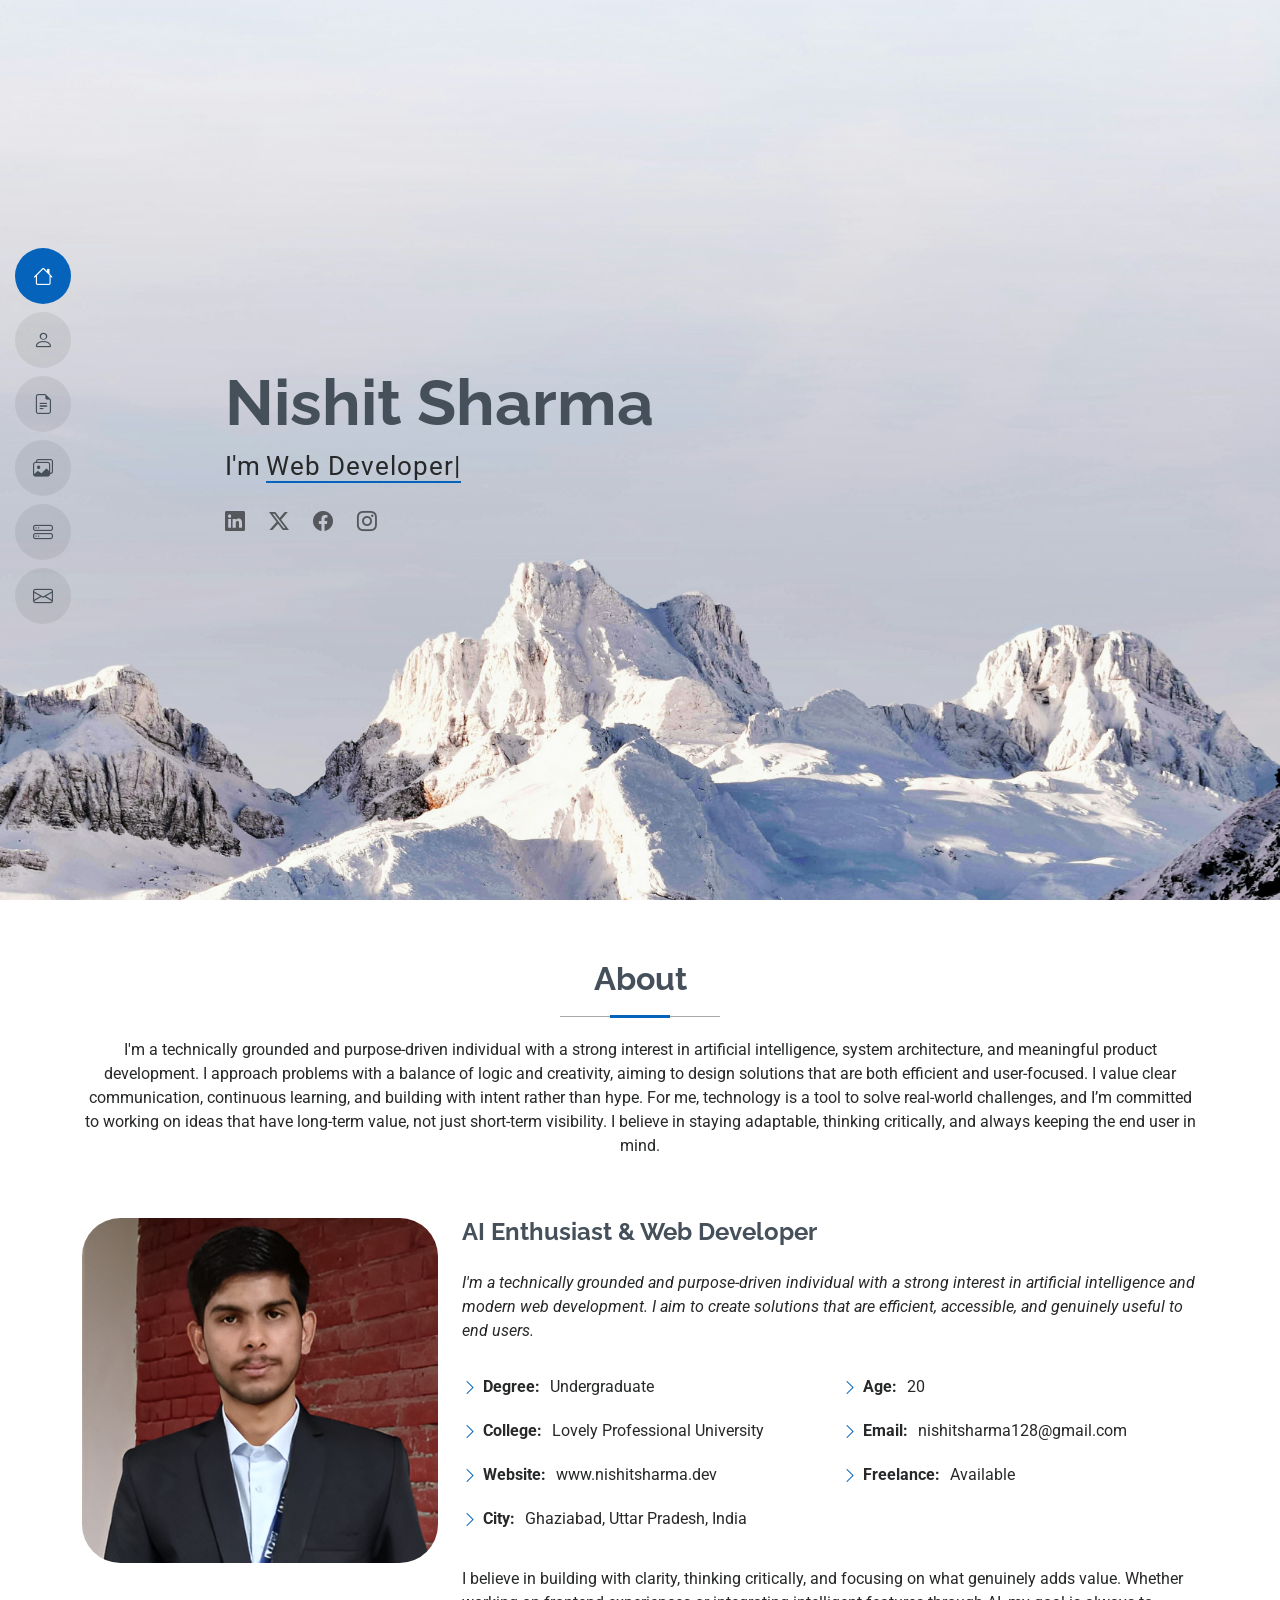
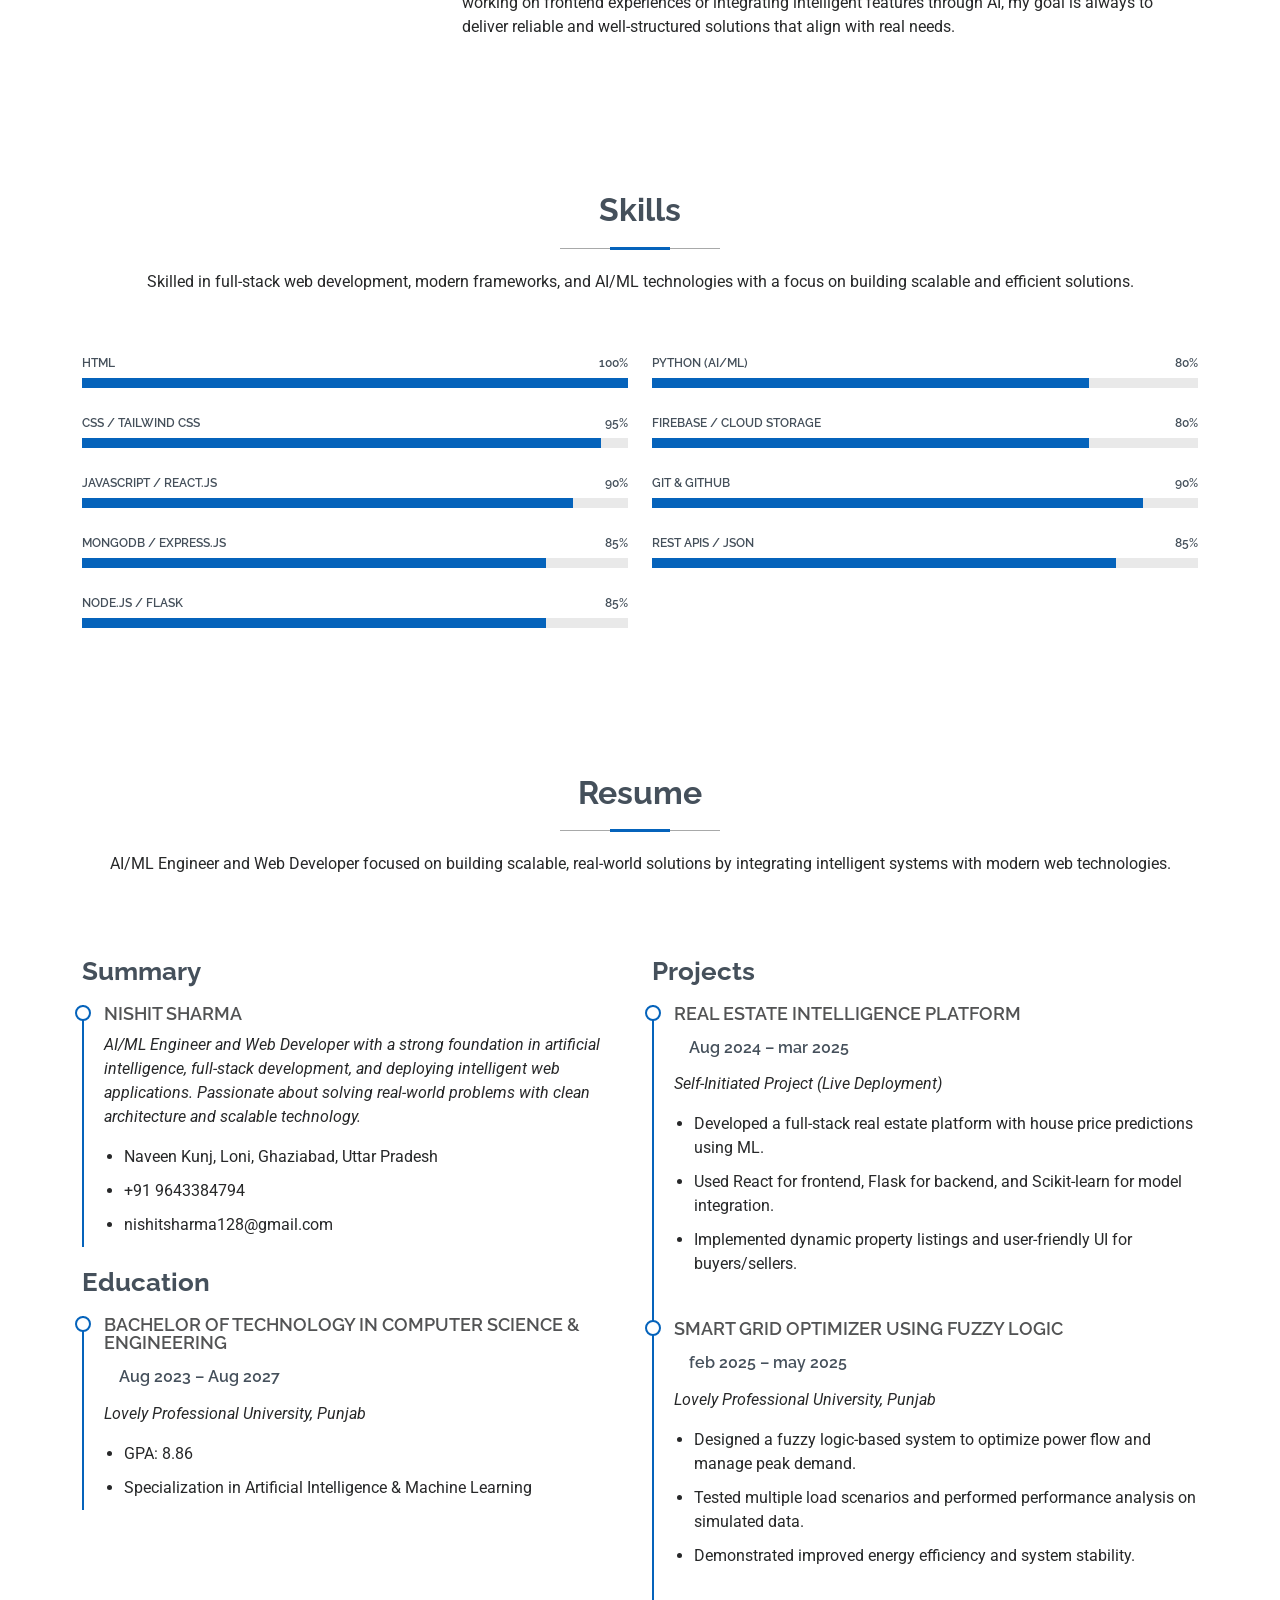
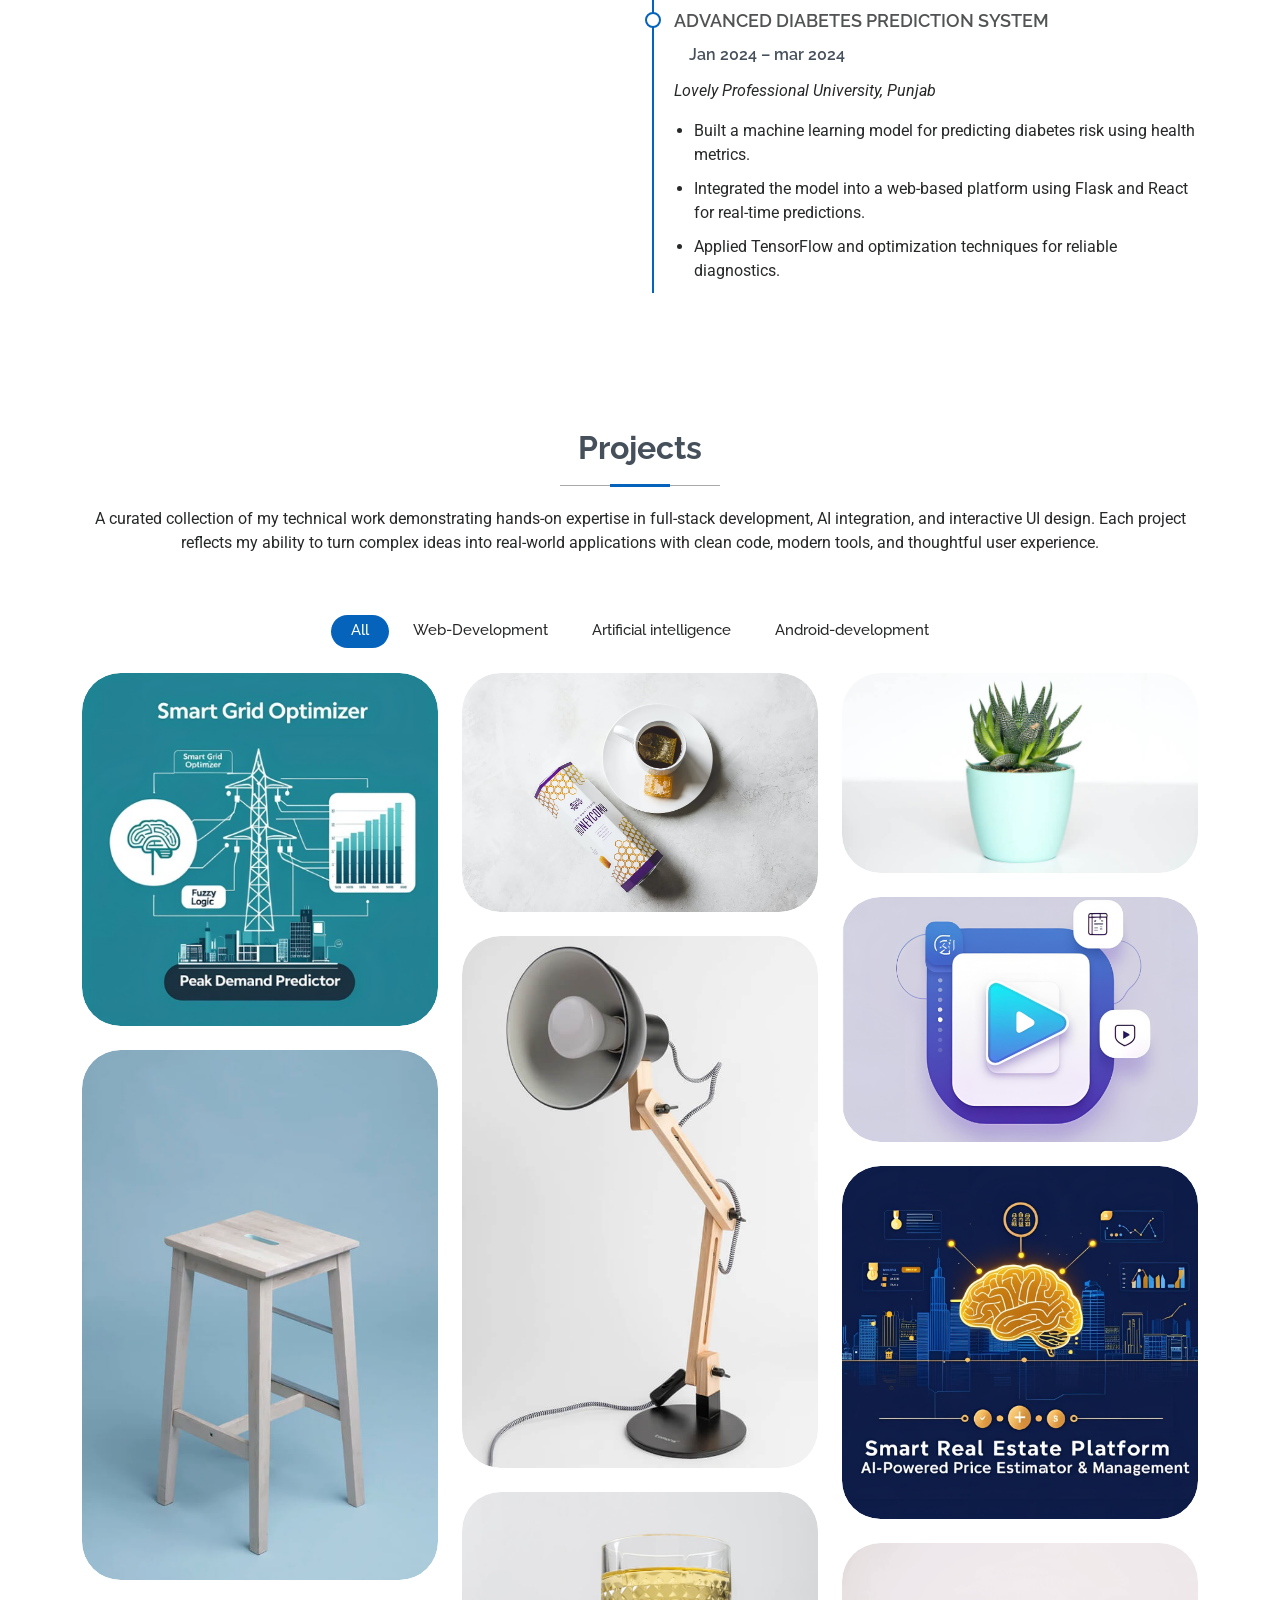
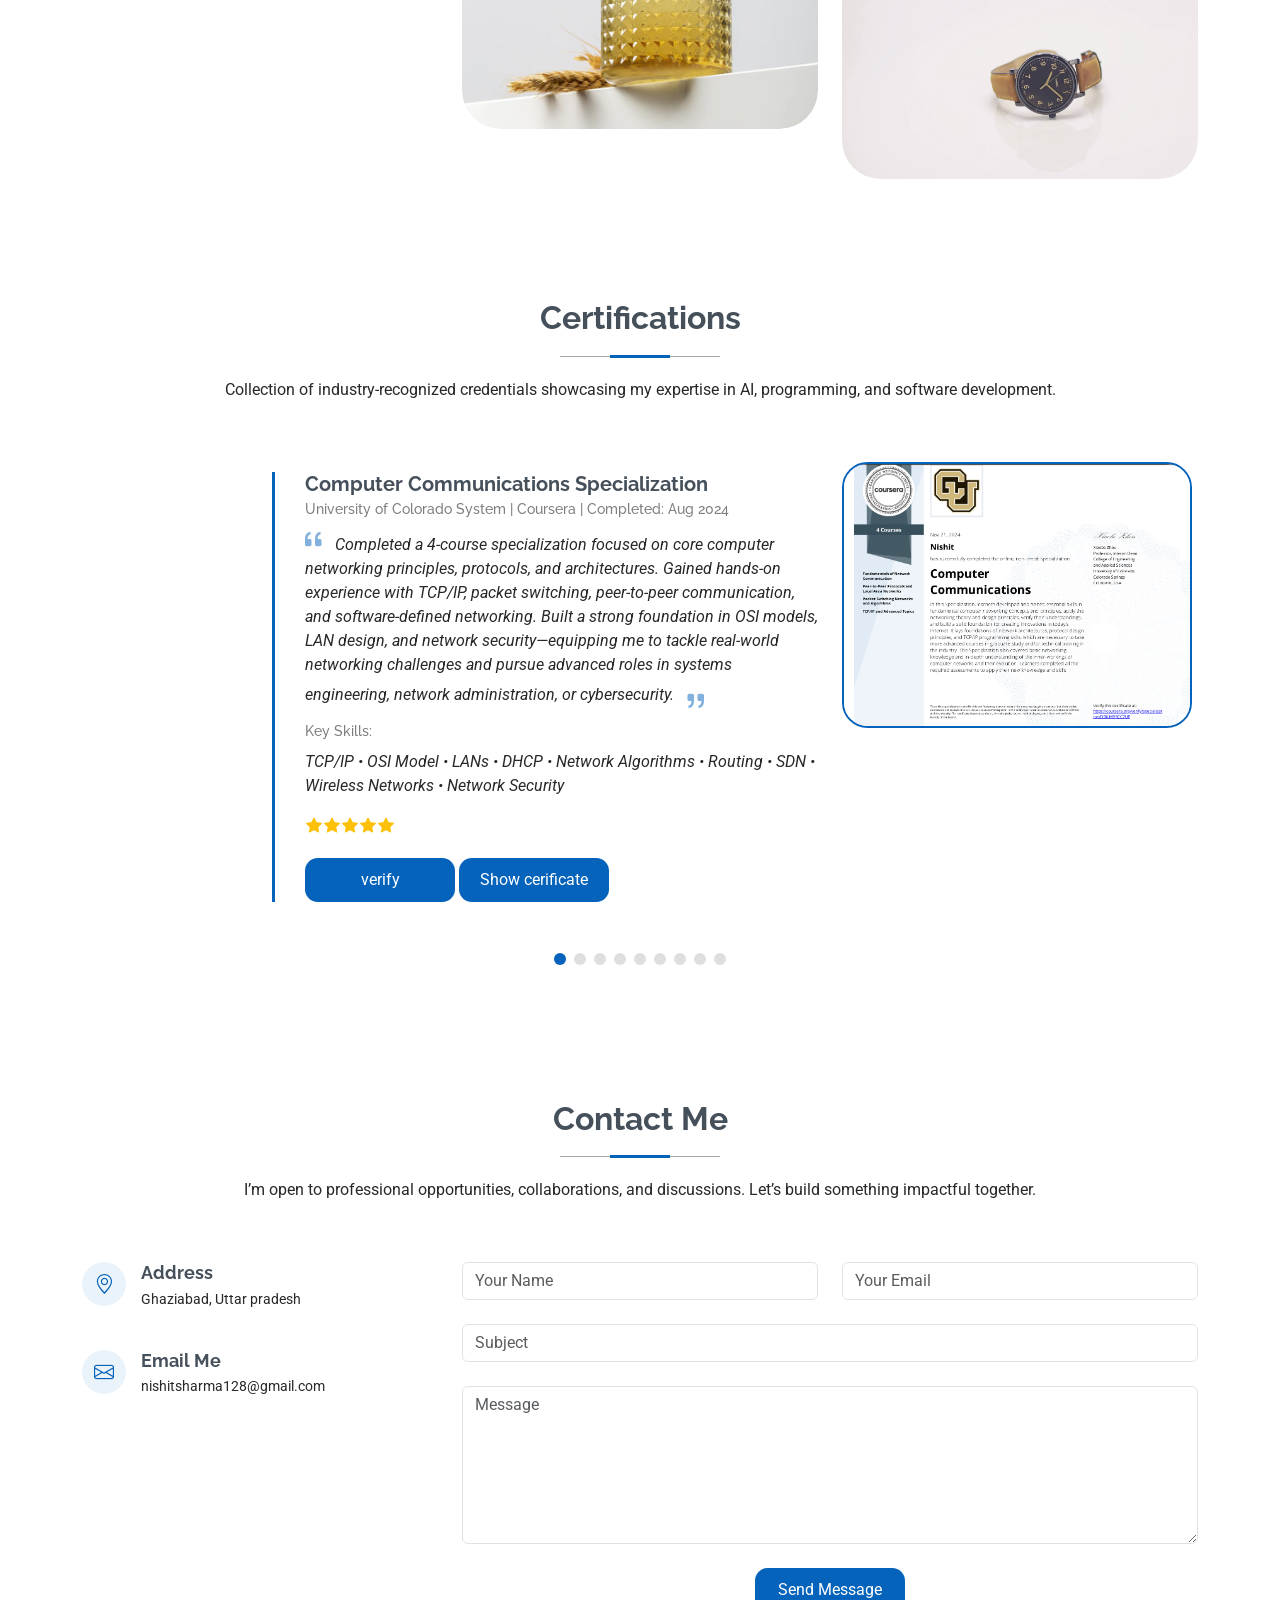
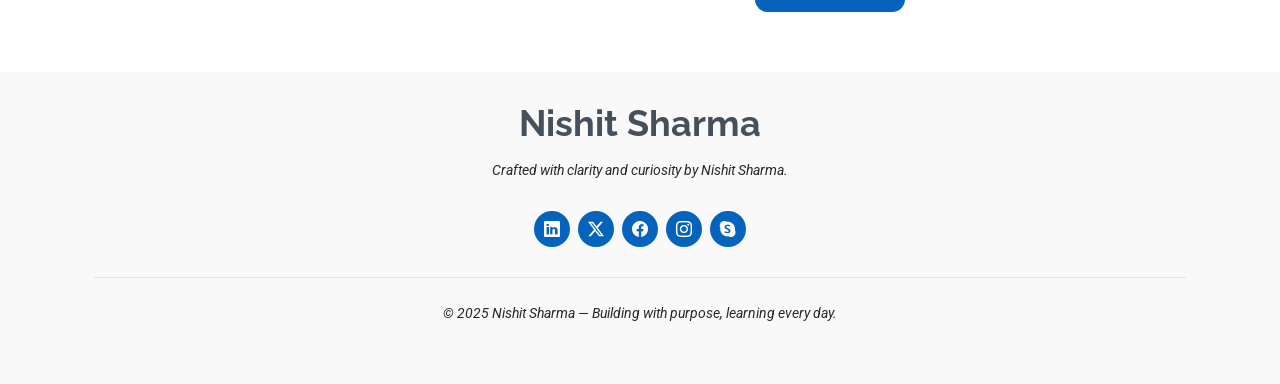
==== index.html @ d2b8658b "portfolio" ====
<!DOCTYPE html>
<html lang="en">
  <head>
    <meta charset="utf-8" />
    <meta content="width=device-width, initial-scale=1.0" name="viewport" />
    <title>Nishit Sharma - portfolio</title>
    <meta content="" name="description" />
    <meta content="" name="keywords" />

    <!-- Favicons -->
    <link href="assets/img/favicon.png" rel="icon" />
    <link href="assets/img/apple-touch-icon.png" rel="apple-touch-icon" />

    <!-- Fonts -->
    <link href="https://fonts.googleapis.com" rel="preconnect" />
    <link href="https://fonts.gstatic.com" rel="preconnect" crossorigin />
    <link
      href="https://fonts.googleapis.com/css2?family=Roboto:ital,wght@0,100;0,300;0,400;0,500;0,700;0,900;1,100;1,300;1,400;1,500;1,700;1,900&family=Poppins:ital,wght@0,100;0,200;0,300;0,400;0,500;0,600;0,700;0,800;0,900;1,100;1,200;1,300;1,400;1,500;1,600;1,700;1,800;1,900&family=Raleway:ital,wght@0,100;0,200;0,300;0,400;0,500;0,600;0,700;0,800;0,900;1,100;1,200;1,300;1,400;1,500;1,600;1,700;1,800;1,900&display=swap"
      rel="stylesheet"
    />

    <!-- Vendor CSS Files -->
    <link
      href="assets/vendor/bootstrap/css/bootstrap.min.css"
      rel="stylesheet"
    />
    <link
      href="assets/vendor/bootstrap-icons/bootstrap-icons.css"
      rel="stylesheet"
    />
    <link href="assets/vendor/aos/aos.css" rel="stylesheet" />
    <link
      href="assets/vendor/glightbox/css/glightbox.min.css"
      rel="stylesheet"
    />
    <link href="assets/vendor/swiper/swiper-bundle.min.css" rel="stylesheet" />

    <!-- Main CSS File -->
    <link href="assets/css/main.css" rel="stylesheet" />

  </head>

  <body class="index-page">
    <header
      id="header"
      class="header d-flex flex-column justify-content-center"
    >
      <i class="header-toggle d-xl-none bi bi-list"></i>

      <nav id="navmenu" class="navmenu">
        <ul>
          <li>
            <a href="#hero" class="active"
              ><i class="bi bi-house navicon"></i><span>Home</span></a
            >
          </li>
          <li>
            <a href="#about"
              ><i class="bi bi-person navicon"></i><span>About</span></a
            >
          </li>
          <li>
            <a href="#resume"
              ><i class="bi bi-file-earmark-text navicon"></i
              ><span>Resume</span></a
            >
          </li>
          <li>
            <a href="#portfolio"
              ><i class="bi bi-images navicon"></i><span>Projects</span></a
            >
          </li>
          <li>
            <a href="#Certifications"
              ><i class="bi bi-hdd-stack navicon"></i
              ><span>Certificates</span></a
            >
          </li>
          <li>
            <a href="#contact"
              ><i class="bi bi-envelope navicon"></i><span>Contact</span></a
            >
          </li>
        </ul>
      </nav>
    </header>

    <main class="main">
      <!-- Hero Section -->
      <section id="hero" class="hero section light-background">
        <img src="assets/img/bac_image.jpg" alt="" />

        <div class="container" data-aos="zoom-out">
          <div class="row justify-content-center">
            <div class="col-lg-9">
              <h2>Nishit Sharma</h2>
              <p>
                I'm
                <span
                  class="typed"
                  data-typed-items="Web Developer, AI/ML developer, Freelancer"
                  >Web Developer</span
                ><span
                  class="typed-cursor typed-cursor--blink"
                  aria-hidden="true"
                ></span>
              </p>
              <div class="social-links">
                <a
                  href="https://www.linkedin.com/in/nishitsharma128"
                  target="_blank"
                  rel="noopener noreferrer"
                  ><i class="bi bi-linkedin"></i
                ></a>
                <a href="#"><i class="bi bi-twitter-x"></i></a>
                <a href="#"><i class="bi bi-facebook"></i></a>
                <a
                  href="https://www.instagram.com/sharma_nishit_vats128/"
                  target="_blank"
                  rel="noopener noreferrer"
                  ><i class="bi bi-instagram"></i
                ></a>
              </div>
            </div>
          </div>
        </div>
      </section>
      <!-- /Hero Section -->

      <!-- About Section -->
      <section id="about" class="about section">
        <!-- Section Title -->
        <div class="container section-title" data-aos="fade-up">
          <h2>About</h2>
          <p>
            I'm a technically grounded and purpose-driven individual with a
            strong interest in artificial intelligence, system architecture, and
            meaningful product development. I approach problems with a balance
            of logic and creativity, aiming to design solutions that are both
            efficient and user-focused. I value clear communication, continuous
            learning, and building with intent rather than hype. For me,
            technology is a tool to solve real-world challenges, and I’m
            committed to working on ideas that have long-term value, not just
            short-term visibility. I believe in staying adaptable, thinking
            critically, and always keeping the end user in mind.
          </p>
        </div>
        <!-- End Section Title -->

        <div class="container" data-aos="fade-up" data-aos-delay="100">
          <div class="row gy-4 justify-content-center">
            <div class="col-lg-4">
              <img
                src="assets\img\Screenshot 2023-12-10 161913.png"
                class="img-fluid"
                alt=""
              />
            </div>
            <div class="col-lg-8 content">
              <h2>AI Enthusiast & Web Developer</h2>
              <p class="fst-italic py-3">
                I'm a technically grounded and purpose-driven individual with a
                strong interest in artificial intelligence and modern web
                development. I aim to create solutions that are efficient,
                accessible, and genuinely useful to end users.
              </p>
              <div class="row">
                <div class="col-lg-6">
                  <ul>
                    <!-- <li><i class="bi bi-chevron-right"></i> <strong>Birthday:</strong> <span>11 Sep 2005</span></li> -->
                    <li>
                      <i class="bi bi-chevron-right"></i>
                      <strong>Degree:</strong> <span>Undergraduate</span>
                    </li>
                    <li>
                      <i class="bi bi-chevron-right"></i>
                      <strong>College:</strong>
                      <span>Lovely Professional University</span>
                    </li>
                    <li>
                      <i class="bi bi-chevron-right"></i>
                      <strong>Website:</strong>
                      <span>www.nishitsharma.dev</span>
                    </li>
                    <!-- <li><i class="bi bi-chevron-right"></i> <strong>Phone:</strong> <span>+91 9643384794</span></li> -->
                    <li>
                      <i class="bi bi-chevron-right"></i>
                      <strong>City:</strong>
                      <span>Ghaziabad, Uttar Pradesh, India</span>
                    </li>
                  </ul>
                </div>
                <div class="col-lg-6">
                  <ul>
                    <li>
                      <i class="bi bi-chevron-right"></i> <strong>Age:</strong>
                      <span>20</span>
                    </li>
                    <!-- <li><i class="bi bi-chevron-right"></i> <strong>Degree:</strong> <span>Undergraduate</span></li> -->
                    <li>
                      <i class="bi bi-chevron-right"></i>
                      <strong>Email:</strong>
                      <span>nishitsharma128@gmail.com</span>
                    </li>
                    <li>
                      <i class="bi bi-chevron-right"></i>
                      <strong>Freelance:</strong> <span>Available</span>
                    </li>
                  </ul>
                </div>
              </div>
              <p class="py-3">
                I believe in building with clarity, thinking critically, and
                focusing on what genuinely adds value. Whether working on
                frontend experiences or integrating intelligent features through
                AI, my goal is always to deliver reliable and well-structured
                solutions that align with real needs.
              </p>
            </div>
          </div>
        </div>
      </section>
      <!-- /About Section -->


      <!-- Skills Section -->
      <section id="skills" class="skills section">
        <!-- Section Title -->
        <div class="container section-title" data-aos="fade-up">
          <h2>Skills</h2>
          <p>
            Skilled in full-stack web development, modern frameworks, and AI/ML
            technologies with a focus on building scalable and efficient
            solutions.
          </p>
        </div>
        <!-- End Section Title -->

        <div class="container" data-aos="fade-up" data-aos-delay="100">
          <div class="row skills-content skills-animation">
            <div class="col-lg-6">
              <div class="progress">
                <span class="skill"
                  ><span>HTML</span> <i class="val">100%</i></span
                >
                <div class="progress-bar-wrap">
                  <div
                    class="progress-bar"
                    role="progressbar"
                    aria-valuenow="100"
                    aria-valuemin="0"
                    aria-valuemax="100"
                  ></div>
                </div>
              </div>

              <div class="progress">
                <span class="skill"
                  ><span>CSS / Tailwind CSS</span> <i class="val">95%</i></span
                >
                <div class="progress-bar-wrap">
                  <div
                    class="progress-bar"
                    role="progressbar"
                    aria-valuenow="95"
                    aria-valuemin="0"
                    aria-valuemax="100"
                  ></div>
                </div>
              </div>

              <div class="progress">
                <span class="skill"
                  ><span>JavaScript / React.js</span>
                  <i class="val">90%</i></span
                >
                <div class="progress-bar-wrap">
                  <div
                    class="progress-bar"
                    role="progressbar"
                    aria-valuenow="90"
                    aria-valuemin="0"
                    aria-valuemax="100"
                  ></div>
                </div>
              </div>

              <div class="progress">
                <span class="skill"
                  ><span>MongoDB / Express.js</span>
                  <i class="val">85%</i></span
                >
                <div class="progress-bar-wrap">
                  <div
                    class="progress-bar"
                    role="progressbar"
                    aria-valuenow="85"
                    aria-valuemin="0"
                    aria-valuemax="100"
                  ></div>
                </div>
              </div>

              <div class="progress">
                <span class="skill"
                  ><span>Node.js / Flask</span> <i class="val">85%</i></span
                >
                <div class="progress-bar-wrap">
                  <div
                    class="progress-bar"
                    role="progressbar"
                    aria-valuenow="85"
                    aria-valuemin="0"
                    aria-valuemax="100"
                  ></div>
                </div>
              </div>
            </div>

            <div class="col-lg-6">
              <div class="progress">
                <span class="skill"
                  ><span>Python (AI/ML)</span> <i class="val">80%</i></span
                >
                <div class="progress-bar-wrap">
                  <div
                    class="progress-bar"
                    role="progressbar"
                    aria-valuenow="80"
                    aria-valuemin="0"
                    aria-valuemax="100"
                  ></div>
                </div>
              </div>

              <div class="progress">
                <span class="skill"
                  ><span>Firebase / Cloud Storage</span>
                  <i class="val">80%</i></span
                >
                <div class="progress-bar-wrap">
                  <div
                    class="progress-bar"
                    role="progressbar"
                    aria-valuenow="80"
                    aria-valuemin="0"
                    aria-valuemax="100"
                  ></div>
                </div>
              </div>

              <div class="progress">
                <span class="skill"
                  ><span>Git & GitHub</span> <i class="val">90%</i></span
                >
                <div class="progress-bar-wrap">
                  <div
                    class="progress-bar"
                    role="progressbar"
                    aria-valuenow="90"
                    aria-valuemin="0"
                    aria-valuemax="100"
                  ></div>
                </div>
              </div>

              <div class="progress">
                <span class="skill"
                  ><span>REST APIs / JSON</span> <i class="val">85%</i></span
                >
                <div class="progress-bar-wrap">
                  <div
                    class="progress-bar"
                    role="progressbar"
                    aria-valuenow="85"
                    aria-valuemin="0"
                    aria-valuemax="100"
                  ></div>
                </div>
              </div>
            </div>
          </div>
        </div>
      </section>
      <!-- /Skills Section -->

      <!-- Resume Section -->
      <section id="resume" class="resume section">
        <!-- Section Title -->
        <div class="container section-title" data-aos="fade-up">
          <h2>Resume</h2>
          <p>
            AI/ML Engineer and Web Developer focused on building scalable,
            real-world solutions by integrating intelligent systems with modern
            web technologies.
          </p>
        </div>
        <!-- End Section Title -->

        <div class="container">
          <div class="row">
            <!-- Left Column: Summary + Education -->
            <div class="col-lg-6" data-aos="fade-up" data-aos-delay="100">
              <h3 class="resume-title">Summary</h3>
              <div class="resume-item pb-0">
                <h4>Nishit Sharma</h4>
                <p>
                  <em
                    >AI/ML Engineer and Web Developer with a strong foundation
                    in artificial intelligence, full-stack development, and
                    deploying intelligent web applications. Passionate about
                    solving real-world problems with clean architecture and
                    scalable technology.</em
                  >
                </p>
                <ul>
                  <li>Naveen Kunj, Loni, Ghaziabad, Uttar Pradesh</li>
                  <li>+91 9643384794</li>
                  <li>nishitsharma128@gmail.com</li>
                </ul>
              </div>

              <h3 class="resume-title">Education</h3>
              <div class="resume-item">
                <h4>
                  Bachelor of Technology in Computer Science & Engineering
                </h4>
                <h5>Aug 2023 – Aug 2027</h5>
                <p><em>Lovely Professional University, Punjab</em></p>
                <ul>
                  <li>GPA: 8.86</li>
                  <li>
                    Specialization in Artificial Intelligence & Machine Learning
                  </li>
                </ul>
              </div>
            </div>

            <!-- Right Column: Projects as Experience -->
            <div class="col-lg-6" data-aos="fade-up" data-aos-delay="200">
              <h3 class="resume-title">Projects</h3>

              <div class="resume-item">
                <h4>Real Estate Intelligence Platform</h4>
                <h5>Aug 2024 – mar 2025</h5>
                <p><em>Self-Initiated Project (Live Deployment)</em></p>
                <ul>
                  <li>
                    Developed a full-stack real estate platform with house price
                    predictions using ML.
                  </li>
                  <li>
                    Used React for frontend, Flask for backend, and Scikit-learn
                    for model integration.
                  </li>
                  <li>
                    Implemented dynamic property listings and user-friendly UI
                    for buyers/sellers.
                  </li>
                </ul>
              </div>

              <div class="resume-item">
                <h4>Smart Grid Optimizer using Fuzzy Logic</h4>
                <h5>feb 2025 – may 2025</h5>
                <p><em>Lovely Professional University, Punjab</em></p>
                <ul>
                  <li>
                    Designed a fuzzy logic-based system to optimize power flow
                    and manage peak demand.
                  </li>
                  <li>
                    Tested multiple load scenarios and performed performance
                    analysis on simulated data.
                  </li>
                  <li>
                    Demonstrated improved energy efficiency and system
                    stability.
                  </li>
                </ul>
              </div>

              <div class="resume-item">
                <h4>Advanced Diabetes Prediction System</h4>
                <h5>Jan 2024 – mar 2024</h5>
                <p><em>Lovely Professional University, Punjab</em></p>
                <ul>
                  <li>
                    Built a machine learning model for predicting diabetes risk
                    using health metrics.
                  </li>
                  <li>
                    Integrated the model into a web-based platform using Flask
                    and React for real-time predictions.
                  </li>
                  <li>
                    Applied TensorFlow and optimization techniques for reliable
                    diagnostics.
                  </li>
                </ul>
              </div>
            </div>
          </div>
        </div>
      </section>
      <!-- /Resume Section -->

      <!-- Portfolio Section -->
      <section id="portfolio" class="portfolio section">
        <!-- Section Title -->
        <div class="container section-title" data-aos="fade-up">
          <h2>Projects</h2>
          <p>
            A curated collection of my technical work demonstrating hands-on expertise in full-stack development, AI integration, and interactive UI design. Each project reflects my ability to turn complex ideas into real-world applications with clean code, modern tools, and thoughtful user experience.
          </p>
        </div>
        <!-- End Section Title -->

        <div class="container">
          <div
            class="isotope-layout"
            data-default-filter="*"
            data-layout="masonry"
            data-sort="original-order"
          >
            <ul
              class="portfolio-filters isotope-filters"
              data-aos="fade-up"
              data-aos-delay="100"
            >
              <li data-filter="*" class="filter-active">All</li>
              <li data-filter=".filter-web-app">Web-Development</li>
              <li data-filter=".filter-ML-models">Artificial intelligence</li>
              <li data-filter=".filter-android-dev">Android-development</li>
            </ul>
            <!-- End Portfolio Filters -->

            <div
              class="row gy-4 isotope-container"
              data-aos="fade-up"
              data-aos-delay="200"
            >
       
              <div
                class="col-lg-4 col-md-6 portfolio-item isotope-item filter-web-app"
              >
              <a href="fuzzy_smart_grid_system.html">
                <div class="img-container">
                <img
                  src="assets/img/masonry-portfolio/smart_grid.png"
                  class="img-fluid"
                  alt=""
                />
                </div>
                <div class="portfolio-info">
                  <h4>Fuzzy Logic-Based Smart Grid Optimizer & Peak Demand Predictor</h4>
                  <p>An intelligent energy management system utilizing fuzzy logic to optimize smart grid performance and accurately predict peak electricity demand. Designed to enhance efficiency, reduce energy waste, and support sustainable power distribution.</p>
                  <a
                    href="assets/img/masonry-portfolio/smart_grid.png"
                    title="Fuzzy Logic-Based Smart Grid Optimizer & Peak Demand Predictor"
                    data-gallery="portfolio-gallery-app"
                    class="glightbox preview-link"
                    ><i class="bi bi-zoom-in"></i
                  ></a>
                </div>
              </a>
              </div>
            

              <!-- End Portfolio Item -->

              <div
                class="col-lg-4 col-md-6 portfolio-item isotope-item filter-ML-models"
              >
              <a href="#">
                <div class="img-container">
                <img
                  src="assets/img/masonry-portfolio/masonry-portfolio-2.jpg"
                  class="img-fluid"
                  alt=""
                />
                </div>
                <div class="portfolio-info">
                  <h4>Comming Soon</h4>
                  <p>Lorem ipsum dolor sit amet consectetur adipisicing elit. Aspernatur, tenetur!</p>
                  <a
                    href="assets/img/masonry-portfolio/masonry-portfolio-2.jpg"
                    title="Product 1"
                    data-gallery="portfolio-gallery-product"
                    class="glightbox preview-link"
                    ><i class="bi bi-zoom-in"></i
                  ></a>
                  
                </div>
                </a>
              </div>
              <!-- End Portfolio Item -->

              <div
                class="col-lg-4 col-md-6 portfolio-item isotope-item filter-ML-models"
              >
             <a href="#">
              <div class="img-container">
                <img
                  src="assets/img/masonry-portfolio/masonry-portfolio-3.jpg"
                  class="img-fluid"
                  alt=""
                />
                </div>
                <div class="portfolio-info">
                  <h4>Comming Soon
                  </h4>
                  <p>Lorem ipsum dolor sit amet consectetur adipisicing elit. Ullam, non.</p>
                  <a
                    href="assets/img/masonry-portfolio/masonry-portfolio-3.jpg"
                    title="Branding 1"
                    data-gallery="portfolio-gallery-branding"
                    class="glightbox preview-link"
                    ><i class="bi bi-zoom-in"></i
                  ></a>
                  
                </div>
                </a>
              </div>
              <!-- End Portfolio Item -->

              <div
                class="col-lg-4 col-md-6 portfolio-item isotope-item filter-web-app"
              >
              <a href="youtube_extension.html">
                <div class="img-container">
                <img
                  src="assets/img/masonry-portfolio/youtube_thumbnail.png"
                  class="img-fluid"
                  alt=""
                />
                </div>
                <div class="portfolio-info">
                  <h4>YouTube Video Downloader Browser Extension</h4>
                  <p>A lightweight and user-friendly browser extension that enables seamless downloading of YouTube videos in various formats and resolutions. Built for speed, simplicity, and cross-browser compatibility.</p>
                  <a
                    href="assets/img/masonry-portfolio/youtube_thumbnail.png"
                    title="YouTube Video Downloader Browser Extension"
                    data-gallery="portfolio-gallery-app"
                    class="glightbox preview-link"
                    
                    ><i class="bi bi-zoom-in" style="margin-left: 10px;"></i
                  ></a>
                 
                </div>
                </a>
              </div>
              <!-- End Portfolio Item -->

              <div
                class="col-lg-4 col-md-6 portfolio-item isotope-item filter-android-dev"
              >
              <a href="#">
                <div class="img-container">
                <img
                  src="assets/img/masonry-portfolio/masonry-portfolio-5.jpg"
                  class="img-fluid"
                  alt=""
                />
                </div>
                <div class="portfolio-info">
                  <h4>Comming Soon</h4>
                  <p>Lorem ipsum dolor sit amet consectetur adipisicing elit. Ratione, consequatur.</p>
                  <a
                    href="assets/img/masonry-portfolio/masonry-portfolio-5.jpg"
                    title="Product 2"
                    data-gallery="portfolio-gallery-product"
                    class="glightbox preview-link"
                    ><i class="bi bi-zoom-in"></i
                  ></a>
                  
                </div>
                </a>
              </div>
              <!-- End Portfolio Item -->

              <div
                class="col-lg-4 col-md-6 portfolio-item isotope-item filter-android-dev"
              >
              <a href="#">
                <div class="img-container">
                <img
                  src="assets/img/masonry-portfolio/masonry-portfolio-6.jpg"
                  class="img-fluid"
                  alt=""
                />
                </div>
                <div class="portfolio-info">
                  <h4>Comming soon</h4>
                  <p>Lorem, ipsum dolor sit amet consectetur adipisicing elit. Explicabo, accusamus?</p>
                  <a
                    href="assets/img/masonry-portfolio/masonry-portfolio-6.jpg"
                    title="Branding 2"
                    data-gallery="portfolio-gallery-branding"
                    class="glightbox preview-link"
                    ><i class="bi bi-zoom-in"></i
                  ></a>
                 
                </div>
                </a>
              </div>
              <!-- End Portfolio Item -->

              <div
                class="col-lg-4 col-md-6 portfolio-item isotope-item filter-web-app"
              >
              <a href="real_estate_platform.html">
                <div class="img-container">
                <img
                  src="assets/img/masonry-portfolio/real_estate.png"
                  class="img-fluid"
                  alt=""
                />
                </div>
                <div class="portfolio-info">
                  <h4>AI-Powered Real Estate Management Platform</h4>
                  <p>A full-fledged real estate platform that leverages machine learning to accurately estimate property prices, streamline listings, and manage real estate operations efficiently. Built for scalability, deployed for real-world use.</p>
                  <a
                    href="assets/img/masonry-portfolio/real_estate.png"
                    title="AI-Powered Real Estate Management Platform"
                    data-gallery="portfolio-gallery-app"
                    class="glightbox preview-link"
                    ><i class="bi bi-zoom-in"></i
                  ></a>
                 
                </div>
                </a>
              </div>
              <!-- End Portfolio Item -->

              <div
                class="col-lg-4 col-md-6 portfolio-item isotope-item filter-ML-models"
              >
              <a href="#">
                <div class="img-container">
                <img
                  src="assets/img/masonry-portfolio/masonry-portfolio-8.jpg"
                  class="img-fluid"
                  alt=""
                />
                </div>
                <div class="portfolio-info">
                  <h4>Comming Soon</h4>
                  <p>Lorem ipsum dolor sit amet consectetur adipisicing elit. Rem, doloremque?</p>
                  <a
                    href="assets/img/masonry-portfolio/masonry-portfolio-8.jpg"
                    title="Product 3"
                    data-gallery="portfolio-gallery-product"
                    class="glightbox preview-link"
                    ><i class="bi bi-zoom-in"></i
                  ></a>
                  
                </div>
                </a>
              </div>
              <!-- End Portfolio Item -->

              <div
                class="col-lg-4 col-md-6 portfolio-item isotope-item filter-android-dev"
              >
              <a href="#">
                <div class="img-container">
                <img
                  src="assets/img/masonry-portfolio/masonry-portfolio-9.jpg"
                  class="img-fluid"
                  alt=""
                />
                </div>
                <div class="portfolio-info">
                  <h4>Comming Soon</h4>
                  <p>Lorem ipsum dolor, sit amet consectetur adipisicing elit. Blanditiis, asperiores.</p>
                  <a
                    href="assets/img/masonry-portfolio/masonry-portfolio-9.jpg"
                    title="Branding 2"
                    data-gallery="portfolio-gallery-branding"
                    class="glightbox preview-link"
                    ><i class="bi bi-zoom-in"></i
                  ></a>
                  
                </div>
                </a>
              </div>
              <!-- End Portfolio Item -->
            </div>
            <!-- End Portfolio Container -->
          </div>
        </div>
      </section>
      <!-- /Portfolio Section -->

      <!-- certificate Section -->
      <section id="Certifications" class="testimonials section">
        <!-- Section Title -->
        <div class="container section-title" data-aos="fade-up">
          <h2>Certifications</h2>
          <p>
            Collection of industry-recognized credentials showcasing my
            expertise in AI, programming, and software development.
          </p>
        </div>
        <!-- End Section Title -->

        <div class="container" data-aos="fade-up" data-aos-delay="100">
          <div class="swiper init-swiper">
            <script type="application/json" class="swiper-config">
              {
                "loop": true,
                "speed": 600,
                "autoplay": {
                  "delay": 5000
                },
                "slidesPerView": "auto",
                "pagination": {
                  "el": ".swiper-pagination",
                  "type": "bullets",
                  "clickable": true
                }
              }
            </script>
            <div class="swiper-wrapper">
              <div class="swiper-slide">
                <div class="testimonial-item">
                  <div class="row gy-4 justify-content-center">
                    <div class="col-lg-6">
                      <div class="testimonial-content">
                        <h3>Computer Communications Specialization</h3>
                        <h4>
                          University of Colorado System | Coursera | Completed:
                          Aug 2024
                        </h4>
                        <p>
                          <i class="bi bi-quote quote-icon-left"></i>
                          <span
                            >Completed a 4-course specialization focused on core
                            computer networking principles, protocols, and
                            architectures. Gained hands-on experience with
                            TCP/IP, packet switching, peer-to-peer
                            communication, and software-defined networking.
                            Built a strong foundation in OSI models, LAN design,
                            and network security—equipping me to tackle
                            real-world networking challenges and pursue advanced
                            roles in systems engineering, network
                            administration, or cybersecurity.</span
                          >
                          <i class="bi bi-quote quote-icon-right"></i>
                        </p>
                        <h4>Key Skills:</h4>
                        <p>
                          TCP/IP • OSI Model • LANs • DHCP • Network Algorithms
                          • Routing • SDN • Wireless Networks • Network Security
                        </p>

                        <div class="stars">
                          <i class="bi bi-star-fill"></i
                          ><i class="bi bi-star-fill"></i
                          ><i class="bi bi-star-fill"></i
                          ><i class="bi bi-star-fill"></i
                          ><i class="bi bi-star-fill"></i>
                        </div>
                        <div style="margin-top: 20px">
                          <!-- <button style="background-color: #0563bb; border-radius: 1cqw;  padding: 10px; width:150px; border: none; color: white">show details</button> -->
                          <a
                            href="https://www.coursera.org/account/accomplishments/specialization/DB6IM9RCC7UP"
                            target="_blank"
                            rel="noopener noreferrer"
                            ><button
                              style="
                                background-color: #0563bb;
                                border-radius: 1cqw;
                                padding: 10px;
                                width: 150px;
                                border: none;
                                color: white;
                              "
                            >
                              verify
                            </button></a>

                            <a
                    href="assets/img/testimonials/computer_networks.png"
                    title="University of Colorado System | Coursera | Completed:
                          Aug 2024"
                    data-gallery="portfolio-gallery-branding"
                    class="glightbox preview-link"
                    ><button style="background-color: #0563bb; border-radius: 1cqw;  padding: 10px; width:150px; border: none; color: white">Show cerificate</button></a>
                        </div>
                      </div>
                    </div>
                    <div class="col-lg-2 text-center">
                      <img
                        src="assets/img/testimonials/computer_networks.png"
                        style="
                          border: 2px solid #0563bb;
                          border-radius: 2cqw;
                          height: fit-content;
                          width: 350px;
                        "
                        alt=""
                      />
                      
                    </div>
                  </div>
                </div>
              </div>
              <!-- End testimonial item -->

              <div class="swiper-slide">
                <div class="testimonial-item">
                  <div class="row gy-4 justify-content-center">
                    <div class="col-lg-6">
                      <div class="testimonial-content">
                        <h3>The Bits and Bytes of Computer Networking</h3>
                        <h4>Google | Coursera | Completed: Sept 2024</h4>
                        <p>
                          <i class="bi bi-quote quote-icon-left"></i>
                          <span
                            >Completed a foundational networking course designed
                            by Google to provide a comprehensive introduction to
                            computer networks. Developed a strong grasp of
                            networking layers, protocols, and security concepts.
                            Gained practical skills in IP addressing, VPNs,
                            DHCP, and wireless networks—laying a solid
                            groundwork for IT support, cybersecurity, or system
                            administration roles.</span
                          >
                          <i class="bi bi-quote quote-icon-right"></i>
                        </p>
                        <h4>Key Skills:</h4>
                        <p>
                          TCP/IP • VPN • Network Protocols • Wireless Networks •
                          DHCP • Network Troubleshooting • Data Integrity •
                          Network Security • Routing • Administration
                        </p>

                        <div class="stars">
                          <i class="bi bi-star-fill"></i
                          ><i class="bi bi-star-fill"></i
                          ><i class="bi bi-star-fill"></i
                          ><i class="bi bi-star-fill"></i
                          ><i class="bi bi-star-fill"></i>
                        </div>
                        <div style="margin-top: 20px">
                          <!-- <button style="background-color: #0563bb; border-radius: 1cqw;  padding: 10px; width:150px; border: none; color: white">show details</button> -->
                          <a
                            href="https://www.coursera.org/account/accomplishments/verify/IBS1O8UVE57A"
                            target="_blank"
                            rel="noopener noreferrer"
                            ><button
                              style="
                                background-color: #0563bb;
                                border-radius: 1cqw;
                                padding: 10px;
                                width: 150px;
                                border: none;
                                color: white;
                              "
                            >
                              verify
                            </button></a
                          >

                          <a
                    href="assets/img/testimonials/bitsandbytes.png"
                    title="Google | Coursera | Completed: Sept 2024"
                    data-gallery="portfolio-gallery-branding"
                    class="glightbox preview-link"
                    ><button style="background-color: #0563bb; border-radius: 1cqw;  padding: 10px; width:150px; border: none; color: white">Show cerificate</button></a>
                        </div>
                      </div>
                    </div>
                    <div class="col-lg-2 text-center">
                      <img
                        src="assets/img/testimonials/bitsandbytes.png"
                        style="
                          border: 2px solid #0563bb;
                          border-radius: 2cqw;
                          height: fit-content;
                          width: 350px;
                        "
                        alt=""
                      />
                    </div>
                  </div>
                </div>
              </div>
              <!-- End testimonial item -->

              <div class="swiper-slide">
                <div class="testimonial-item">
                  <div class="row gy-4 justify-content-center">
                    <div class="col-lg-6">
                      <div class="testimonial-content">
                        <h3>Introduction to Data Analytics in Google Cloud</h3>
                        <h4>Google Cloud | Coursera | Completed: July 2024</h4>
                        <p>
                          <i class="bi bi-quote quote-icon-left"></i>
                          <span
                            >Completed a beginner-friendly course focused on
                            foundational concepts of data analytics within the
                            Google Cloud ecosystem. Learned how to leverage
                            cloud computing for scalable data processing,
                            storage, and analysis. Gained hands-on understanding
                            of cloud infrastructure, data governance, and the
                            roles and tools commonly used by cloud data
                            analysts.</span
                          >
                          <i class="bi bi-quote quote-icon-right"></i>
                        </p>
                        <h4>Key Skills:</h4>
                        <p>
                          Google Cloud Platform • Cloud Computing • Data
                          Analysis • Cloud Storage • Data Warehousing • Data
                          Governance • Cloud Infrastructure • Big Data • Digital
                          Transformation
                        </p>

                        <div class="stars">
                          <i class="bi bi-star-fill"></i
                          ><i class="bi bi-star-fill"></i
                          ><i class="bi bi-star-fill"></i
                          ><i class="bi bi-star-fill"></i
                          ><i class="bi bi-star-fill"></i>
                        </div>
                        <div style="margin-top: 20px">
                          <!-- <button style="background-color: #0563bb; border-radius: 1cqw;  padding: 10px; width:150px; border: none; color: white">show details</button> -->
                          <a
                            href="https://www.coursera.org/account/accomplishments/verify/5Y8799R9ECZ9"
                            target="_blank"
                            rel="noopener noreferrer"
                            ><button
                              style="
                                background-color: #0563bb;
                                border-radius: 1cqw;
                                padding: 10px;
                                width: 150px;
                                border: none;
                                color: white;
                              "
                            >
                              verify
                            </button></a
                          >
                           <a
                    href="assets/img/testimonials/googleCloud.png"
                    title="Google Cloud | Coursera | Completed: July 2024"
                    data-gallery="portfolio-gallery-branding"
                    class="glightbox preview-link"
                    ><button style="background-color: #0563bb; border-radius: 1cqw;  padding: 10px; width:150px; border: none; color: white">Show cerificate</button></a>
                        </div>
                      </div>
                    </div>
                    <div class="col-lg-2 text-center">
                      <img
                        src="assets/img/testimonials/googleCloud.png"
                        style="
                          border: 2px solid #0563bb;
                          border-radius: 2cqw;
                          height: fit-content;
                          width: 350px;
                        "
                        alt=""
                      />
                    </div>
                  </div>
                </div>
              </div>
              <!-- End testimonial item -->

              <div class="swiper-slide">
                <div class="testimonial-item">
                  <div class="row gy-4 justify-content-center">
                    <div class="col-lg-6">
                      <div class="testimonial-content">
                        <h3>
                          Supervised Machine Learning: Regression and
                          Classification
                        </h3>
                        <h4>
                          DeepLearning.AI & Stanford University | Coursera |
                          Completed: June 2024
                        </h4>
                        <p>
                          <i class="bi bi-quote quote-icon-left"></i>
                          <span
                            >Completed an in-depth course on supervised machine
                            learning, covering core concepts in regression and
                            classification. Developed, trained, and evaluated ML
                            models using Python, NumPy, and scikit-learn. Gained
                            hands-on experience in feature engineering,
                            predictive modeling, and applying linear/logistic
                            regression to real-world datasets—building a solid
                            foundation for advanced AI and data science
                            work.</span
                          >
                          <i class="bi bi-quote quote-icon-right"></i>
                        </p>
                        <h4>Key Skills:</h4>
                        <p>
                          Machine Learning • Supervised Learning • Regression &
                          Classification • NumPy • Scikit-learn • Predictive
                          Modeling • Jupyter Notebooks • Feature Engineering •
                          Python Programming • Statistical Modeling
                        </p>

                        <div class="stars">
                          <i class="bi bi-star-fill"></i
                          ><i class="bi bi-star-fill"></i
                          ><i class="bi bi-star-fill"></i
                          ><i class="bi bi-star-fill"></i
                          ><i class="bi bi-star-fill"></i>
                        </div>
                        <div style="margin-top: 20px">
                          <!-- <button style="background-color: #0563bb; border-radius: 1cqw;  padding: 10px; width:150px; border: none; color: white">show details</button> -->
                          <a
                            href="https://www.coursera.org/account/accomplishments/verify/LQPFT8EYJK3C"
                            target="_blank"
                            rel="noopener noreferrer"
                            ><button
                              style="
                                background-color: #0563bb;
                                border-radius: 1cqw;
                                padding: 10px;
                                width: 150px;
                                border: none;
                                color: white;
                              "
                            >
                              verify
                            </button></a
                          >
                           <a
                    href="assets/img/testimonials/deeplearning_ai.png"
                    title="DeepLearning.AI & Stanford University | Coursera |
                          Completed: June 2024"
                    data-gallery="portfolio-gallery-branding"
                    class="glightbox preview-link"
                    ><button style="background-color: #0563bb; border-radius: 1cqw;  padding: 10px; width:150px; border: none; color: white">Show cerificate</button></a>
                        </div>
                      </div>
                    </div>
                    <div class="col-lg-2 text-center">
                      <img
                        src="assets/img/testimonials/deeplearning_ai.png"
                        style="
                          border: 2px solid #0563bb;
                          border-radius: 2cqw;
                          height: fit-content;
                          width: 350px;
                        "
                        alt=""
                      />
                    </div>
                  </div>
                </div>
              </div>
              <!-- End testimonial item -->

              <div class="swiper-slide">
                <div class="testimonial-item">
                  <div class="row gy-4 justify-content-center">
                    <div class="col-lg-6">
                      <div class="testimonial-content">
                        <h3>Data Structures and Algorithms</h3>
                        <h4>
                          Lovely Professional University | iamneo.ai |
                          Completed: Dec 2024
                        </h4>
                        <p>
                          <i class="bi bi-quote quote-icon-left"></i>
                          <span
                            >Successfully completed a 72-hour intensive course
                            on Data Structures and Algorithms, offered through
                            Lovely Professional University and delivered on the
                            iamneo platform. The program focused on foundational
                            and advanced concepts such as arrays, linked lists,
                            stacks, queues, trees, graphs, searching, and
                            sorting algorithms. Strengthened problem-solving
                            abilities and algorithmic thinking essential for
                            technical interviews and competitive
                            programming.</span
                          >
                          <i class="bi bi-quote quote-icon-right"></i>
                        </p>
                        <h4>Key Skills:</h4>
                        <p>
                          Data Structures • Algorithms • Time & Space Complexity
                          • Recursion • Searching & Sorting • Linked Lists •
                          Trees & Graphs • Problem Solving • Competitive
                          Programming
                        </p>

                        <div class="stars">
                          <i class="bi bi-star-fill"></i
                          ><i class="bi bi-star-fill"></i
                          ><i class="bi bi-star-fill"></i
                          ><i class="bi bi-star-fill"></i
                          ><i class="bi bi-star-fill"></i>
                        </div>
                        <div style="margin-top: 20px">
                          <!-- <button style="background-color: #0563bb; border-radius: 1cqw;  padding: 10px; width:150px; border: none; color: white">show details</button> -->
                          <a
                            href="https://lpucolab438.examly.io/certificate/U2FsdGVkX19LysPJzAQVz3yzdyBiY5YbFi%2FgVlEcHrc%3D"
                            target="_blank"
                            rel="noopener noreferrer"
                            ><button
                              style="
                                background-color: #0563bb;
                                border-radius: 1cqw;
                                padding: 10px;
                                width: 150px;
                                border: none;
                                color: white;
                              "
                            >
                              verify
                            </button></a
                          >
                           <a
                    href="assets/img/testimonials/dsa.png"
                    title="Lovely Professional University | iamneo.ai |
                          Completed: Dec 2024"
                    data-gallery="portfolio-gallery-branding"
                    class="glightbox preview-link"
                    ><button style="background-color: #0563bb; border-radius: 1cqw;  padding: 10px; width:150px; border: none; color: white">Show cerificate</button></a>
                        </div>
                      </div>
                    </div>
                    <div class="col-lg-2 text-center">
                      <img
                        src="assets/img/testimonials/dsa.png"
                        style="
                          border: 2px solid #0563bb;
                          border-radius: 2cqw;
                          height: fit-content;
                          width: 350px;
                        "
                        alt=""
                      />
                    </div>
                  </div>
                </div>
              </div>
              <!-- End testimonial item -->

              <div class="swiper-slide">
                <div class="testimonial-item">
                  <div class="row gy-4 justify-content-center">
                    <div class="col-lg-6">
                      <div class="testimonial-content">
                        <h3>Object Oriented Programming</h3>
                        <h4>
                          Lovely Professional University | iamneo.ai |
                          Completed: Dec 2024
                        </h4>
                        <p>
                          <i class="bi bi-quote quote-icon-left"></i>
                          <span
                            >Completed a 72-hour hands-on course on Object
                            Oriented Programming through Lovely Professional
                            University on the iamneo platform. The course
                            covered essential OOP concepts such as classes,
                            objects, inheritance, polymorphism, abstraction, and
                            encapsulation. Gained practical experience in
                            designing modular, reusable, and maintainable
                            code—establishing a strong foundation for software
                            development and real-world application design.</span
                          >
                          <i class="bi bi-quote quote-icon-right"></i>
                        </p>
                        <h4>Key Skills:</h4>
                        <p>
                          OOP Principles • Classes & Objects • Inheritance •
                          Polymorphism • Abstraction • Encapsulation • Code
                          Reusability • Software Design
                        </p>

                        <div class="stars">
                          <i class="bi bi-star-fill"></i
                          ><i class="bi bi-star-fill"></i
                          ><i class="bi bi-star-fill"></i
                          ><i class="bi bi-star-fill"></i
                          ><i class="bi bi-star-fill"></i>
                        </div>
                        <div style="margin-top: 20px">
                          <!-- <button style="background-color: #0563bb; border-radius: 1cqw;  padding: 10px; width:150px; border: none; color: white">show details</button> -->
                          <a
                            href="https://lpucolab438.examly.io/certificate/U2FsdGVkX19pzj34vlpG7Gk0XsmPpQ59FM5RL%2FVAYS8%3D"
                            target="_blank"
                            rel="noopener noreferrer"
                            ><button
                              style="
                                background-color: #0563bb;
                                border-radius: 1cqw;
                                padding: 10px;
                                width: 150px;
                                border: none;
                                color: white;
                              "
                            >
                              verify
                            </button></a
                          >
                           <a
                    href="assets/img/testimonials/cpp.png"
                    title="Lovely Professional University | iamneo.ai |
                          Completed: Dec 2024"
                    data-gallery="portfolio-gallery-branding"
                    class="glightbox preview-link"
                    ><button style="background-color: #0563bb; border-radius: 1cqw;  padding: 10px; width:150px; border: none; color: white">Show cerificate</button></a>
                        </div>
                      </div>
                    </div>
                    <div class="col-lg-2 text-center">
                      <img
                        src="assets/img/testimonials/cpp.png"
                        style="
                          border: 2px solid #0563bb;
                          border-radius: 2cqw;
                          height: fit-content;
                          width: 350px;
                        "
                        alt=""
                      />
                    </div>
                  </div>
                </div>
              </div>
              <!-- End testimonial item -->

              <div class="swiper-slide">
                <div class="testimonial-item">
                  <div class="row gy-4 justify-content-center">
                    <div class="col-lg-6">
                      <div class="testimonial-content">
                        <h3>Java Programming</h3>
                        <h4>
                          Lovely Professional University | iamneo.ai |
                          Completed: May 2025
                        </h4>
                        <p>
                          <i class="bi bi-quote quote-icon-left"></i>
                          <span
                            >Completed a 72-hour comprehensive course on Java
                            Programming through Lovely Professional University,
                            delivered via the iamneo platform. This course
                            provided hands-on training in core Java concepts
                            including object-oriented programming, exception
                            handling, data types, control flow, and standard
                            libraries. Developed the ability to build
                            structured, maintainable, and efficient Java
                            applications, laying a strong foundation for backend
                            development and enterprise-level systems.</span
                          >
                          <i class="bi bi-quote quote-icon-right"></i>
                        </p>
                        <h4>Key Skills:</h4>
                        <p>
                          Java Syntax • OOP in Java • Control Structures •
                          Exception Handling • File I/O • Class Design • Java
                          Collections • Core Programming Logic
                        </p>

                        <div class="stars">
                          <i class="bi bi-star-fill"></i
                          ><i class="bi bi-star-fill"></i
                          ><i class="bi bi-star-fill"></i
                          ><i class="bi bi-star-fill"></i
                          ><i class="bi bi-star-fill"></i>
                        </div>
                        <div style="margin-top: 20px">
                          <!-- <button style="background-color: #0563bb; border-radius: 1cqw;  padding: 10px; width:150px; border: none; color: white">show details</button> -->
                          <a
                            href="https://lpucolab438.examly.io/certificate/U2FsdGVkX18voGG8nz%2BF8V9FsgBQmi%2FfCbZex6rGZkk%3D"
                            target="_blank"
                            rel="noopener noreferrer"
                            ><button
                              style="
                                background-color: #0563bb;
                                border-radius: 1cqw;
                                padding: 10px;
                                width: 150px;
                                border: none;
                                color: white;
                              "
                            >
                              verify
                            </button></a
                          >
                           <a
                    href="assets/img/testimonials/java.png"
                    title="Lovely Professional University | iamneo.ai |
                          Completed: May 2025"
                    data-gallery="portfolio-gallery-branding"
                    class="glightbox preview-link"
                    ><button style="background-color: #0563bb; border-radius: 1cqw;  padding: 10px; width:150px; border: none; color: white">Show cerificate</button></a>
                        </div>
                      </div>
                    </div>
                    <div class="col-lg-2 text-center">
                      <img
                        src="assets/img/testimonials/java.png"
                        style="
                          border: 2px solid #0563bb;
                          border-radius: 2cqw;
                          height: fit-content;
                          width: 350px;
                        "
                        alt=""
                      />
                    </div>
                  </div>
                </div>
              </div>
              <!-- End testimonial item -->

              <div class="swiper-slide">
                <div class="testimonial-item">
                  <div class="row gy-4 justify-content-center">
                    <div class="col-lg-6">
                      <div class="testimonial-content">
                        <h3>Google AI Essentials V1</h3>
                        <h4>
                          Issued by Coursera | Verified by Google | July 27,
                          2024
                        </h4>
                        <p>
                          <i class="bi bi-quote quote-icon-left"></i>
                          <span
                            >Completed the Google AI Essentials course designed
                            to equip professionals with the foundational
                            understanding of artificial intelligence and
                            practical skills to responsibly integrate AI into
                            daily workflows. Learned to assess when AI tools are
                            appropriate, write effective prompts, and apply
                            generative AI technologies to real-world business
                            tasks.</span
                          >
                          <i class="bi bi-quote quote-icon-right"></i>
                        </p>
                        <h4>Key Skills:</h4>
                        <p>
                          Prompt Engineering • Responsible AI Usage • Task
                          Automation with AI • AI Tool Evaluation • Generative
                          AI • Critical Thinking • Iterative Problem Solving
                        </p>

                        <div class="stars">
                          <i class="bi bi-star-fill"></i
                          ><i class="bi bi-star-fill"></i
                          ><i class="bi bi-star-fill"></i
                          ><i class="bi bi-star-fill"></i
                          ><i class="bi bi-star-fill"></i>
                        </div>
                        <div style="margin-top: 20px">
                          <!-- <button style="background-color: #0563bb; border-radius: 1cqw;  padding: 10px; width:150px; border: none; color: white">show details</button> -->
                          <a
                            href="https://www.credly.com/badges/3d17b68d-5549-4567-a278-a67a8982019d/linked_in_profile"
                            target="_blank"
                            rel="noopener noreferrer"
                            ><button
                              style="
                                background-color: #0563bb;
                                border-radius: 1cqw;
                                padding: 10px;
                                width: 150px;
                                border: none;
                                color: white;
                              "
                            >
                              verify
                            </button></a
                          >
                           <a
                    href="assets/img/testimonials/googleAIessential.png"
                    title=" Issued by Coursera | Verified by Google | July 27,
                          2024"
                    data-gallery="portfolio-gallery-branding"
                    class="glightbox preview-link"
                    ><button style="background-color: #0563bb; border-radius: 1cqw;  padding: 10px; width:150px; border: none; color: white">Show cerificate</button></a>
                        </div>
                      </div>
                    </div>
                    <div class="col-lg-2 text-center">
                      <img
                        src="assets/img/testimonials/googleAIessential.png"
                        style="
                          border: 2px solid #0563bb;
                          border-radius: 2cqw;
                          height: fit-content;
                          width: 350px;
                        "
                        alt=""
                      />
                    </div>
                  </div>
                </div>
              </div>
              <!-- End testimonial item -->

              <div class="swiper-slide">
                <div class="testimonial-item">
                  <div class="row gy-4 justify-content-center">
                    <div class="col-lg-6">
                      <div class="testimonial-content">
                        <h3>Programming in C</h3>
                        <h4>
                          Issued by iamneo: An NIIT Venture | Verified by Lovely
                          Professional University | May 16, 2024
                        </h4>
                        <p>
                          <i class="bi bi-quote quote-icon-left"></i>
                          <span
                            >Completed a 72-hour intensive online course in
                            Computer Programming, with a primary focus on the C
                            programming language. The course was conducted on
                            the iamneo platform in collaboration with Lovely
                            Professional University, covering essential concepts
                            of low-level programming and system-level
                            logic.</span
                          >
                          <i class="bi bi-quote quote-icon-right"></i>
                        </p>
                        <h4>Key Skills:</h4>
                        <p>
                          C Programming • Low-Level Programming • Procedural
                          Logic • Code Optimization • Memory Management •
                          Problem Solving • Debugging Techniques
                        </p>

                        <div class="stars">
                          <i class="bi bi-star-fill"></i
                          ><i class="bi bi-star-fill"></i
                          ><i class="bi bi-star-fill"></i
                          ><i class="bi bi-star-fill"></i
                          ><i class="bi bi-star-fill"></i>
                        </div>
                        <div style="margin-top: 20px">
                          <!-- <button style="background-color: #0563bb; border-radius: 1cqw;  padding: 10px; width:150px; border: none; color: white">show details</button> -->
                          <a
                            href="https://lpucolab438.examly.io/certificate/U2FsdGVkX1%2FNrZZuSd2Mr9tKY1EyDRpa2iGj2uFJsO8%3D"
                            target="_blank"
                            rel="noopener noreferrer"
                            ><button
                              style="
                                background-color: #0563bb;
                                border-radius: 1cqw;
                                padding: 10px;
                                width: 150px;
                                border: none;
                                color: white;
                              "
                            >
                              verify
                            </button></a
                          >
                           <a
                    href="assets/img/testimonials/Cprogram.png"
                    title="Issued by iamneo: An NIIT Venture | Verified by Lovely
                          Professional University | May 16, 2024"
                    data-gallery="portfolio-gallery-branding"
                    class="glightbox preview-link"
                    ><button style="background-color: #0563bb; border-radius: 1cqw;  padding: 10px; width:150px; border: none; color: white">Show cerificate</button></a>
                        </div>
                      </div>
                    </div>
                    <div class="col-lg-2 text-center">
                      <img
                        src="assets/img/testimonials/Cprogram.png"
                        style="
                          border: 2px solid #0563bb;
                          border-radius: 2cqw;
                          height: fit-content;
                          width: 350px;
                        "
                        alt=""
                      />
                    </div>
                  </div>
                </div>
              </div>
              <!-- End testimonial item -->
            </div>
            <div class="swiper-pagination"></div>
          </div>
        </div>
      </section>

      <!-- Contact Section -->
      <section id="contact" class="contact section">
        <!-- Section Title -->
        <div class="container section-title" data-aos="fade-up">
          <h2>Contact Me</h2>
          <p>
            I’m open to professional opportunities, collaborations, and
            discussions. Let’s build something impactful together.
          </p>
        </div>
        <!-- End Section Title -->

        <div class="container" data-aos="fade" data-aos-delay="100">
          <div class="row gy-4">
            <div class="col-lg-4">
              <div
                class="info-item d-flex"
                data-aos="fade-up"
                data-aos-delay="200"
              >
                <i class="bi bi-geo-alt flex-shrink-0"></i>
                <div>
                  <h3>Address</h3>
                  <p>Ghaziabad, Uttar pradesh</p>
                </div>
              </div>
              <!-- End Info Item -->

              <div
                class="info-item d-flex"
                data-aos="fade-up"
                data-aos-delay="400"
              >
                <i class="bi bi-envelope flex-shrink-0"></i>
                <div>
                  <h3>Email Me</h3>
                  <p>nishitsharma128@gmail.com</p>
                </div>
              </div>
              <!-- End Info Item -->
            </div>

            <div class="col-lg-8">
              <form id="contactForm">
                <div class="row gy-4">
                  <div class="col-md-6">
                    <input
                      type="text"
                      name="name"
                      class="form-control"
                      placeholder="Your Name"
                      required=""
                    />
                  </div>

                  <div class="col-md-6">
                    <input
                      type="email"
                      class="form-control"
                      name="email"
                      placeholder="Your Email"
                      required=""
                    />
                  </div>

                  <div class="col-md-12">
                    <input
                      type="text"
                      class="form-control"
                      name="subject"
                      placeholder="Subject"
                      required=""
                    />
                  </div>

                  <div class="col-md-12">
                    <textarea
                      class="form-control"
                      name="message"
                      rows="6"
                      placeholder="Message"
                      required=""
                    ></textarea>
                  </div>

                  <div class="col-md-12 text-center">
                    <button
                      type='submit'
                      style="
                        background-color: #0563bb;
                        border-radius: 1cqw;
                        padding: 10px;
                        width: 150px;
                        border: none;
                        color: white;
                      "
                    >
                      Send Message
                    </button>
                  </div>
                </div>
              </form>
            </div>
            <!-- End Contact Form -->
          </div>
        </div>
      </section>
      <!-- /Contact Section -->
    </main>

    <footer id="footer" class="footer position-relative light-background">
      <div class="container">
        <h3 class="sitename">Nishit Sharma</h3>
        <p>Crafted with clarity and curiosity by Nishit Sharma.</p>

        <div class="social-links d-flex justify-content-center">
          <a
            href="https://www.linkedin.com/in/nishitsharma128"
            target="_blank"
            rel="noopener noreferrer"
            ><i class="bi bi-linkedin"></i
          ></a>
          <a href=""><i class="bi bi-twitter-x"></i></a>
          <a href=""><i class="bi bi-facebook"></i></a>
          <a href=""><i class="bi bi-instagram"></i></a>
          <a href=""><i class="bi bi-skype"></i></a>
        </div>
        <div class="container">
          <div class="copyright">
            <p>
              &copy; 2025 Nishit Sharma — Building with purpose, learning every
              day.
            </p>

           
          </div>
        </div>
      </div>
    </footer>

    <!-- Scroll Top -->
    <a
      href="#"
      id="scroll-top"
      class="scroll-top d-flex align-items-center justify-content-center"
      ><i class="bi bi-arrow-up-short"></i
    ></a>

    <!-- Preloader -->
    <div id="preloader"></div>

    <!-- Vendor JS Files -->
    <script src="assets/vendor/bootstrap/js/bootstrap.bundle.min.js"></script>

    <script src="assets/vendor/aos/aos.js"></script>
    <script src="assets/vendor/typed.js/typed.umd.js"></script>
    <script src="assets/vendor/purecounter/purecounter_vanilla.js"></script>
    <script src="assets/vendor/waypoints/noframework.waypoints.js"></script>
    <script src="assets/vendor/glightbox/js/glightbox.min.js"></script>
    <script src="assets/vendor/imagesloaded/imagesloaded.pkgd.min.js"></script>
    <script src="assets/vendor/isotope-layout/isotope.pkgd.min.js"></script>
    <script src="assets/vendor/swiper/swiper-bundle.min.js"></script>

    <!-- Main JS File -->
    <script src="assets/js/main.js"></script>
  </body>
</html>
---- assets/css/main.css ----
/*--------------------------------------------------------------
# Font & Color Variables
# Help: https://bootstrapmade.com/color-system/
--------------------------------------------------------------*/
/* Fonts */
:root {
  --default-font: "Roboto", system-ui, -apple-system, "Segoe UI", Roboto,
    "Helvetica Neue", Arial, "Noto Sans", "Liberation Sans", sans-serif,
    "Apple Color Emoji", "Segoe UI Emoji", "Segoe UI Symbol", "Noto Color Emoji";
  --heading-font: "Raleway", sans-serif;
  --nav-font: "Poppins", sans-serif;
}

/* Global Colors - The following color variables are used throughout the website. Updating them here will change the color scheme of the entire website */
:root {
  --background-color: #ffffff; /* Background color for the entire website, including individual sections */
  --default-color: #272829; /* Default color used for the majority of the text content across the entire website */
  --heading-color: #45505b; /* Color for headings, subheadings and title throughout the website */
  --accent-color: #0563bb; /* Accent color that represents your brand on the website. It's used for buttons, links, and other elements that need to stand out */
  --surface-color: #ffffff; /* The surface color is used as a background of boxed elements within sections, such as cards, icon boxes, or other elements that require a visual separation from the global background. */
  --contrast-color: #ffffff; /* Contrast color for text, ensuring readability against backgrounds of accent, heading, or default colors. */
}

/* Nav Menu Colors - The following color variables are used specifically for the navigation menu. They are separate from the global colors to allow for more customization options */
:root {
  --nav-color: #45505b; /* The default color of the main navmenu links */
  --nav-hover-color: #0563bb; /* Applied to main navmenu links when they are hovered over or active */
  --nav-mobile-background-color: #ffffff; /* Used as the background color for mobile navigation menu */
  --nav-dropdown-background-color: #ffffff; /* Used as the background color for dropdown items that appear when hovering over primary navigation items */
  --nav-dropdown-color: #212529; /* Used for navigation links of the dropdown items in the navigation menu. */
  --nav-dropdown-hover-color: #0563bb; /* Similar to --nav-hover-color, this color is applied to dropdown navigation links when they are hovered over. */
}

/* Color Presets - These classes override global colors when applied to any section or element, providing reuse of the sam color scheme. */

.light-background {
  --background-color: #f9f9f9;
  --surface-color: #ffffff;
}

.dark-background {
  --background-color: #060606;
  --default-color: #ffffff;
  --heading-color: #ffffff;
  --surface-color: #252525;
  --contrast-color: #ffffff;
}

/* Smooth scroll */
:root {
  scroll-behavior: smooth;
}

/*--------------------------------------------------------------
# General Styling & Shared Classes
--------------------------------------------------------------*/
body {
  color: var(--default-color);
  background-color: var(--background-color);
  font-family: var(--default-font);
}

a {
  color: var(--accent-color);
  text-decoration: none;
  transition: 0.3s;
}

a:hover {
  color: color-mix(in srgb, var(--accent-color), transparent 25%);
  text-decoration: none;
}

h1,
h2,
h3,
h4,
h5,
h6 {
  color: var(--heading-color);
  font-family: var(--heading-font);
}
.img-fluid {
  max-width: 100%;
  height: auto;
  border-radius: 3cqw;
}

/* PHP Email Form Messages
------------------------------*/
.php-email-form .error-message {
  display: none;
  background: #df1529;
  color: #ffffff;
  text-align: left;
  padding: 15px;
  margin-bottom: 24px;
  font-weight: 600;
}

.php-email-form .sent-message {
  display: none;
  color: #ffffff;
  background: #059652;
  text-align: center;
  padding: 15px;
  margin-bottom: 24px;
  font-weight: 600;
}

.php-email-form .loading {
  display: none;
  background: var(--surface-color);
  text-align: center;
  padding: 15px;
  margin-bottom: 24px;
}

.php-email-form .loading:before {
  content: "";
  display: inline-block;
  border-radius: 50%;
  width: 24px;
  height: 24px;
  margin: 0 10px -6px 0;
  border: 3px solid var(--accent-color);
  border-top-color: var(--surface-color);
  animation: php-email-form-loading 1s linear infinite;
}

@keyframes php-email-form-loading {
  0% {
    transform: rotate(0deg);
  }

  100% {
    transform: rotate(360deg);
  }
}

/*--------------------------------------------------------------
# Global Header
--------------------------------------------------------------*/
.header {
  color: var(--default-color);
  position: fixed;
  top: 0;
  left: 0;
  bottom: 0;
  padding: 0 15px;
  transition: all ease-in-out 0.3s;
  overflow-y: auto;
  z-index: 997;
  min-width: 200px;
}

@media (max-width: 1199px) {
  .header {
    background-color: var(--background-color);
    border-right: 1px solid
      color-mix(in srgb, var(--default-color), transparent 90%);
    width: 300px;
    left: -100%;
  }
}

@media (min-width: 1200px) and (max-width: 1600px) {
  .header ~ main {
    margin-left: 0px;
  }

  .header ~ main .hero {
    margin-left: 0px;
    width: 100vw;
  }
}

.header.header-show {
  left: 0;
}

.header .header-toggle {
  color: var(--contrast-color);
  background-color: var(--accent-color);
  font-size: 22px;
  display: flex;
  align-items: center;
  justify-content: center;
  width: 40px;
  height: 40px;
  border-radius: 50%;
  cursor: pointer;
  position: fixed;
  top: 15px;
  right: 15px;
  z-index: 9999;
  transition: background-color 0.3s;
}

.header .header-toggle:hover {
  color: var(--contrast-color);
  background-color: color-mix(in srgb, var(--accent-color) 90%, white 15%);
}

/*--------------------------------------------------------------
# Navigation Menu
--------------------------------------------------------------*/
.navmenu {
  padding: 0;
  z-index: 9997;
}

.navmenu ul {
  list-style: none;
  padding: 0 0 20px 0;
  margin: 0;
  width: 140px;
}

.navmenu a,
.navmenu a:focus {
  color: var(--nav-color);
  font-family: var(--nav-font);
  display: flex;
  align-items: center;
  padding: 10px 18px;
  margin-bottom: 8px;
  font-size: 15px;
  border-radius: 50px;
  background: color-mix(in srgb, var(--default-color), transparent 92%);
  height: 56px;
  width: 100%;
  overflow: hidden;
  transition: 0.3s;
}

.navmenu a i,
.navmenu a:focus i {
  font-size: 20px;
}

.navmenu a span,
.navmenu a:focus span {
  padding: 0 5px 0 7px;
}

@media (min-width: 992px) {
  .navmenu a,
  .navmenu a:focus {
    max-width: 56px;
  }

  .navmenu a span,
  .navmenu a:focus span {
    display: none;
  }
}

.navmenu a:hover,
.navmenu .active,
.navmenu .active:focus,
.navmenu li:hover > a {
  color: var(--contrast-color);
  background: var(--nav-hover-color);
}

.navmenu a:hover,
.navmenu li:hover > a {
  max-width: 100%;
  color: var(--contrast-color);
}

.navmenu a:hover span,
.navmenu li:hover > a span {
  display: block;
}

/*--------------------------------------------------------------
# Global Footer
--------------------------------------------------------------*/
.footer {
  color: var(--default-color);
  background-color: var(--background-color);
  font-size: 14px;
  text-align: center;
  padding: 30px 0;
  position: relative;
}

.footer h3 {
  font-size: 36px;
  font-weight: 700;
  position: relative;
  padding: 0;
  margin: 0 0 15px 0;
}

.footer p {
  font-size: 15;
  font-style: italic;
  padding: 0;
  margin: 0 0 30px 0;
}

.footer .social-links {
  margin: 0 0 30px 0;
}

.footer .social-links a {
  font-size: 16px;
  display: flex;
  align-items: center;
  justify-content: center;
  background: var(--accent-color);
  color: var(--contrast-color);
  line-height: 1;
  margin: 0 4px;
  border-radius: 50%;
  text-align: center;
  width: 36px;
  height: 36px;
  transition: 0.3s;
}

.footer .social-links a:hover {
  background: color-mix(in srgb, var(--accent-color), transparent 20%);
  text-decoration: none;
}

.footer .copyright {
  padding-top: 25px;
  border-top: 1px solid
    color-mix(in srgb, var(--default-color), transparent 90%);
}

.footer .credits {
  font-size: 13px;
  padding-top: 5px;
}

/*--------------------------------------------------------------
# Preloader
--------------------------------------------------------------*/
#preloader {
  position: fixed;
  inset: 0;
  z-index: 999999;
  overflow: hidden;
  background: var(--background-color);
  transition: all 0.6s ease-out;
}

#preloader:before {
  content: "";
  position: fixed;
  top: calc(50% - 30px);
  left: calc(50% - 30px);
  border: 6px solid #ffffff;
  border-color: var(--accent-color) transparent var(--accent-color) transparent;
  border-radius: 50%;
  width: 60px;
  height: 60px;
  animation: animate-preloader 1.5s linear infinite;
}

@keyframes animate-preloader {
  0% {
    transform: rotate(0deg);
  }

  100% {
    transform: rotate(360deg);
  }
}

/*--------------------------------------------------------------
# Scroll Top Button
--------------------------------------------------------------*/
.scroll-top {
  position: fixed;
  visibility: hidden;
  opacity: 0;
  right: 15px;
  bottom: -15px;
  z-index: 99999;
  background-color: var(--accent-color);
  width: 44px;
  height: 44px;
  border-radius: 50px;
  transition: all 0.4s;
}

.scroll-top i {
  font-size: 24px;
  color: var(--contrast-color);
  line-height: 0;
}

.scroll-top:hover {
  background-color: color-mix(in srgb, var(--accent-color), transparent 20%);
  color: var(--contrast-color);
}

.scroll-top.active {
  visibility: visible;
  opacity: 1;
  bottom: 15px;
}

/*--------------------------------------------------------------
# Disable aos animation delay on mobile devices
--------------------------------------------------------------*/
@media screen and (max-width: 768px) {
  [data-aos-delay] {
    transition-delay: 0 !important;
  }
}

/*--------------------------------------------------------------
# Global Page Titles & Breadcrumbs
--------------------------------------------------------------*/
.page-title {
  --background-color: color-mix(in srgb, var(--default-color), transparent 96%);
  color: var(--default-color);
  background-color: #e3f2fd;
  padding: 10px 0;
  position: relative;
  max-height: 75px;
}

.page-title h1 {
  font-size: 28px;
  font-weight: 700;
  margin: 0;
}
.container_navbar {
  max-height: 75px;
}

.page-title .breadcrumbs ol {
  display: flex;
  flex-wrap: wrap;
  list-style: none;
  padding: 0 0 10px 0;
  margin: 0;
  font-size: 14px;
  font-weight: 400;
}

.page-title .breadcrumbs ol li + li {
  padding-left: 10px;
}

.page-title .breadcrumbs ol li + li::before {
  content: "/";
  display: inline-block;
  padding-right: 10px;
  color: color-mix(in srgb, var(--default-color), transparent 70%);
}

/*--------------------------------------------------------------
# Global Sections
--------------------------------------------------------------*/
section,
.section {
  color: var(--default-color);
  background-color: var(--background-color);
  padding: 60px 0;
  overflow: clip;
}

/*--------------------------------------------------------------
# Global Section Titles
--------------------------------------------------------------*/
.section-title {
  text-align: center;
  padding-bottom: 60px;
  position: relative;
}

.section-title h2 {
  font-size: 32px;
  font-weight: 700;
  margin-bottom: 20px;
  padding-bottom: 20px;
  position: relative;
}

.section-title h2:before {
  content: "";
  position: absolute;
  display: block;
  width: 160px;
  height: 1px;
  background: color-mix(in srgb, var(--default-color), transparent 60%);
  left: 0;
  right: 0;
  bottom: 1px;
  margin: auto;
}

.section-title h2::after {
  content: "";
  position: absolute;
  display: block;
  width: 60px;
  height: 3px;
  background: var(--accent-color);
  left: 0;
  right: 0;
  bottom: 0;
  margin: auto;
}

.section-title p {
  margin-bottom: 0;
}

/*--------------------------------------------------------------
# Hero Section
--------------------------------------------------------------*/
.hero {
  width: 100%;
  min-height: 100vh;
  position: relative;
  padding: 80px 0;
  display: flex;
  align-items: center;
  justify-content: center;
}

.hero img {
  position: absolute;
  inset: 0;
  display: block;
  width: 100%;
  height: 100%;
  object-fit: cover;
  z-index: 1;
}

.hero:before {
  content: "";
  background: color-mix(in srgb, var(--background-color), transparent 100%);
  position: absolute;
  inset: 0;
  z-index: 2;
}

.hero .container {
  position: relative;
  z-index: 3;
}

.hero h2 {
  margin: 0;
  font-size: 64px;
  font-weight: 700;
}

.hero p {
  margin: 5px 0 0 0;
  font-size: 26px;
}

.hero p span {
  letter-spacing: 1px;
  border-bottom: 2px solid var(--accent-color);
}

.hero .social-links {
  margin-top: 25px;
}

.hero .social-links a {
  font-size: 20px;
  display: inline-block;
  color: color-mix(in srgb, var(--default-color), transparent 30%);
  line-height: 1;
  margin-right: 20px;
  transition: 0.3s;
}

.hero .social-links a:hover {
  color: var(--accent-color);
}

@media (max-width: 768px) {
  .hero h2 {
    font-size: 32px;
  }

  .hero p {
    font-size: 20px;
  }
}

/*--------------------------------------------------------------
# About Section
--------------------------------------------------------------*/
.about .content h2 {
  font-weight: 700;
  font-size: 24px;
}

.about .content ul {
  list-style: none;
  padding: 0;
}

.about .content ul li {
  margin-bottom: 20px;
  display: flex;
  align-items: center;
}

.about .content ul strong {
  margin-right: 10px;
}

.about .content ul i {
  font-size: 16px;
  margin-right: 5px;
  color: var(--accent-color);
  line-height: 0;
}

/*--------------------------------------------------------------
# Stats Section
--------------------------------------------------------------*/
.stats i {
  background-color: var(--accent-color);
  color: var(--contrast-color);
  width: 54px;
  height: 54px;
  font-size: 24px;
  border-radius: 50px;
  display: inline-flex;
  align-items: center;
  justify-content: center;
  position: relative;
  z-index: 1;
}

.stats .stats-item {
  margin-top: 10px;
  width: 100%;
  position: relative;
  text-align: center;
  z-index: 0;
}

.stats .stats-item span {
  font-size: 36px;
  display: block;
  font-weight: 700;
  color: color-mix(in srgb, var(--default-color), transparent 20%);
}

.stats .stats-item p {
  padding: 0;
  margin: 0;
  color: color-mix(in srgb, var(--default-color), transparent 50%);
  font-size: 16px;
}

/*--------------------------------------------------------------
# Skills Section
--------------------------------------------------------------*/
.skills .progress {
  height: 60px;
  display: block;
  background: none;
  border-radius: 0;
}

.skills .progress .skill {
  color: var(--heading-color);
  padding: 0;
  margin: 0 0 6px 0;
  text-transform: uppercase;
  display: block;
  font-weight: 600;
  font-family: var(--heading-font);
}

.skills .progress .skill .val {
  float: right;
  font-style: normal;
}

.skills .progress-bar-wrap {
  background: color-mix(in srgb, var(--default-color), transparent 90%);
  height: 10px;
}

.skills .progress-bar {
  width: 1px;
  height: 10px;
  transition: 0.9s;
  background-color: var(--accent-color);
}

/*--------------------------------------------------------------
# Resume Section
--------------------------------------------------------------*/
.resume .resume-title {
  color: var(--heading-color);
  font-size: 26px;
  font-weight: 700;
  margin-top: 20px;
  margin-bottom: 20px;
}

.resume .resume-item {
  padding: 0 0 20px 20px;
  margin-top: -2px;
  border-left: 2px solid var(--accent-color);
  position: relative;
}

.resume .resume-item h4 {
  line-height: 18px;
  font-size: 18px;
  font-weight: 600;
  text-transform: uppercase;
  color: color-mix(in srgb, var(--default-color), transparent 20%);
  margin-bottom: 10px;
}

.resume .resume-item h5 {
  font-size: 16px;
  padding: 5px 15px;
  display: inline-block;
  font-weight: 600;
  margin-bottom: 10px;
}

.resume .resume-item ul {
  padding-left: 20px;
}

.resume .resume-item ul li {
  padding-bottom: 10px;
}

.resume .resume-item:last-child {
  padding-bottom: 0;
}

.resume .resume-item::before {
  content: "";
  position: absolute;
  width: 16px;
  height: 16px;
  border-radius: 50px;
  left: -9px;
  top: 0;
  background: var(--background-color);
  border: 2px solid var(--accent-color);
}

/*--------------------------------------------------------------
# Portfolio Section
--------------------------------------------------------------*/
.portfolio .portfolio-filters {
  padding: 0;
  margin: 0 auto 20px auto;
  list-style: none;
  text-align: center;
}

.portfolio .portfolio-filters li {
  cursor: pointer;
  display: inline-block;
  padding: 8px 20px 10px 20px;
  margin: 0;
  font-size: 15px;
  font-weight: 500;
  line-height: 1;
  margin-bottom: 5px;
  border-radius: 50px;
  transition: all 0.3s ease-in-out;
  font-family: var(--heading-font);
}

.portfolio .portfolio-filters li:hover,
.portfolio .portfolio-filters li.filter-active {
  color: var(--contrast-color);
  background-color: var(--accent-color);
}

.portfolio .portfolio-filters li:first-child {
  margin-left: 0;
}

.portfolio .portfolio-filters li:last-child {
  margin-right: 0;
}

@media (max-width: 575px) {
  .portfolio .portfolio-filters li {
    font-size: 14px;
    margin: 0 0 10px 0;
  }
}

.portfolio .portfolio-item {
  position: relative;
  overflow: hidden;
}

.portfolio .portfolio-item .portfolio-info {
  opacity: 0;
  position: absolute;
  left: 12px;
  right: 12px;
  bottom: -100%;
  z-index: 3;
  transition: all ease-in-out 0.5s;
  background: color-mix(in srgb, var(--background-color), transparent 10%);
  padding: 15px;
}

.portfolio .portfolio-item .portfolio-info h4 {
  font-size: 18px;
  font-weight: 600;
  padding-right: 50px;
}

.portfolio .portfolio-item .portfolio-info p {
  color: color-mix(in srgb, var(--default-color), transparent 30%);
  font-size: 14px;
  margin-bottom: 0;
  padding-right: 50px;
}

.portfolio .portfolio-item .portfolio-info .preview-link,
.portfolio .portfolio-item .portfolio-info .details-link {
  position: absolute;
  right: 20px;
  font-size: 24px;
  top: calc(50% - 14px);
  color: color-mix(in srgb, var(--default-color), transparent 30%);
  transition: 0.3s;
  line-height: 0;
}

.portfolio .portfolio-item .portfolio-info .preview-link:hover,
.portfolio .portfolio-item .portfolio-info .details-link:hover {
  color: var(--accent-color);
}

.portfolio .portfolio-item .portfolio-info .details-link {
  right: 14px;
  font-size: 28px;
}

.portfolio .portfolio-item:hover .portfolio-info {
  opacity: 1;
  bottom: 0;
}

/*--------------------------------------------------------------
# Testimonials Section
--------------------------------------------------------------*/
.testimonials .testimonials-carousel,
.testimonials .testimonials-slider {
  overflow: hidden;
}

.testimonials .testimonial-item .testimonial-content {
  border-left: 3px solid var(--accent-color);
  padding-left: 30px;
}

.testimonials .testimonial-item .testimonial-img {
  border-radius: 20%;
  border: 4px solid var(--background-color);
  margin: 0 auto;
}

.testimonials .testimonial-item h3 {
  font-size: 20px;
  font-weight: bold;
  margin: 10px 0 5px 0;
}

.testimonials .testimonial-item h4 {
  font-size: 14px;
  color: color-mix(in srgb, var(--default-color), transparent 40%);
  margin: 0 0 10px 0;
}

.testimonials .testimonial-item .stars i {
  color: #ffc107;
  margin: 0 1px;
}

.testimonials .testimonial-item .quote-icon-left,
.testimonials .testimonial-item .quote-icon-right {
  color: color-mix(in srgb, var(--accent-color), transparent 50%);
  font-size: 26px;
  line-height: 0;
}

.testimonials .testimonial-item .quote-icon-left {
  display: inline-block;
  left: -5px;
  position: relative;
}

.testimonials .testimonial-item .quote-icon-right {
  display: inline-block;
  right: -5px;
  position: relative;
  top: 10px;
  transform: scale(-1, -1);
}

.testimonials .testimonial-item p {
  font-style: italic;
}

.testimonials .swiper-wrapper {
  height: auto;
}

.testimonials .swiper-pagination {
  margin-top: 30px;
  position: relative;
}

.testimonials .swiper-pagination .swiper-pagination-bullet {
  width: 12px;
  height: 12px;
  background-color: color-mix(in srgb, var(--default-color), transparent 85%);
  opacity: 1;
}

.testimonials .swiper-pagination .swiper-pagination-bullet-active {
  background-color: var(--accent-color);
}

/*--------------------------------------------------------------
# Contact Section
--------------------------------------------------------------*/
.contact .info-item + .info-item {
  margin-top: 40px;
}

.contact .info-item i {
  color: var(--accent-color);
  background: color-mix(in srgb, var(--accent-color), transparent 92%);
  font-size: 20px;
  width: 44px;
  height: 44px;
  display: flex;
  justify-content: center;
  align-items: center;
  border-radius: 50px;
  transition: all 0.3s ease-in-out;
  margin-right: 15px;
}

.contact .info-item h3 {
  padding: 0;
  font-size: 18px;
  font-weight: 700;
  margin-bottom: 5px;
}

.contact .info-item p {
  padding: 0;
  margin-bottom: 0;
  font-size: 14px;
}

.contact .info-item:hover i {
  background: var(--accent-color);
  color: var(--contrast-color);
}

.contact .php-email-form {
  height: 100%;
}

.contact .php-email-form input[type="text"],
.contact .php-email-form input[type="email"],
.contact .php-email-form textarea {
  font-size: 14px;
  padding: 10px 15px;
  box-shadow: none;
  border-radius: 0;
  color: var(--default-color);
  background-color: color-mix(
    in srgb,
    var(--background-color),
    transparent 50%
  );
  border-color: color-mix(in srgb, var(--default-color), transparent 80%);
}

.contact .php-email-form input[type="text"]:focus,
.contact .php-email-form input[type="email"]:focus,
.contact .php-email-form textarea:focus {
  border-color: var(--accent-color);
}

.contact .php-email-form input[type="text"]::placeholder,
.contact .php-email-form input[type="email"]::placeholder,
.contact .php-email-form textarea::placeholder {
  color: color-mix(in srgb, var(--default-color), transparent 70%);
}

.contact .php-email-form button[type="submit"] {
  color: var(--contrast-color);
  background: var(--accent-color);
  border: 0;
  padding: 10px 30px;
  transition: 0.4s;
  border-radius: 50px;
}

.contact .php-email-form button[type="submit"]:hover {
  background: color-mix(in srgb, var(--accent-color), transparent 25%);
}

/*--------------------------------------------------------------
# Portfolio Details Section
--------------------------------------------------------------*/
.portfolio-details .portfolio-details-slider img {
  width: 100%;
}

.portfolio-details .swiper-wrapper {
  height: auto;
}

.portfolio-details .swiper-button-prev,
.portfolio-details .swiper-button-next {
  width: 48px;
  height: 48px;
}

.portfolio-details .swiper-button-prev:after,
.portfolio-details .swiper-button-next:after {
  color: rgba(255, 255, 255, 0.8);
  background-color: rgba(0, 0, 0, 0.15);
  font-size: 24px;
  border-radius: 50%;
  width: 48px;
  height: 48px;
  display: flex;
  align-items: center;
  justify-content: center;
  transition: 0.3s;
}

.portfolio-details .swiper-button-prev:hover:after,
.portfolio-details .swiper-button-next:hover:after {
  background-color: rgba(0, 0, 0, 0.3);
}

@media (max-width: 575px) {
  .portfolio-details .swiper-button-prev,
  .portfolio-details .swiper-button-next {
    display: none;
  }
}

.portfolio-details .swiper-pagination {
  margin-top: 20px;
  position: relative;
}

.portfolio-details .swiper-pagination .swiper-pagination-bullet {
  width: 10px;
  height: 10px;
  background-color: color-mix(in srgb, var(--default-color), transparent 85%);
  opacity: 1;
}

.portfolio-details .swiper-pagination .swiper-pagination-bullet-active {
  background-color: var(--accent-color);
}

.portfolio-details .portfolio-info h3 {
  font-size: 22px;
  font-weight: 700;
  margin-bottom: 20px;
  padding-bottom: 20px;
  position: relative;
}

.portfolio-details .portfolio-info h3:after {
  content: "";
  position: absolute;
  display: block;
  width: 50px;
  height: 3px;
  background: var(--accent-color);
  left: 0;
  bottom: 0;
}

.portfolio-details .portfolio-info ul {
  list-style: none;
  padding: 0;
  font-size: 15px;
}

.portfolio-details .portfolio-info ul li {
  display: flex;
  flex-direction: column;
  padding-bottom: 15px;
}

.portfolio-details .portfolio-info ul strong {
  text-transform: uppercase;
  font-weight: 400;
  color: color-mix(in srgb, var(--default-color), transparent 50%);
  font-size: 14px;
}

.portfolio-details .portfolio-info .btn-visit {
  padding: 8px 40px;
  background: var(--accent-color);
  color: var(--contrast-color);
  border-radius: 50px;
  transition: 0.3s;
}

.portfolio-details .portfolio-info .btn-visit:hover {
  background: color-mix(in srgb, var(--accent-color), transparent 20%);
}

.portfolio-details .portfolio-description h2 {
  font-size: 26px;
  font-weight: 700;
  margin-bottom: 20px;
}

.portfolio-details .portfolio-description p {
  padding: 0;
}

.portfolio-details .portfolio-description .testimonial-item {
  padding: 30px 30px 0 30px;
  position: relative;
  background: color-mix(in srgb, var(--default-color), transparent 97%);
  margin-bottom: 50px;
}

.portfolio-details .portfolio-description .testimonial-item .testimonial-img {
  width: 90px;
  border-radius: 50px;
  border: 6px solid var(--background-color);
  float: left;
  margin: 0 10px 0 0;
}

.portfolio-details .portfolio-description .testimonial-item h3 {
  font-size: 18px;
  font-weight: bold;
  margin: 15px 0 5px 0;
  padding-top: 20px;
}

.portfolio-details .portfolio-description .testimonial-item h4 {
  font-size: 14px;
  color: #6c757d;
  margin: 0;
}

.portfolio-details .portfolio-description .testimonial-item .quote-icon-left,
.portfolio-details .portfolio-description .testimonial-item .quote-icon-right {
  color: color-mix(in srgb, var(--accent-color), transparent 50%);
  font-size: 26px;
  line-height: 0;
}

.portfolio-details .portfolio-description .testimonial-item .quote-icon-left {
  display: inline-block;
  left: -5px;
  position: relative;
}

.portfolio-details .portfolio-description .testimonial-item .quote-icon-right {
  display: inline-block;
  right: -5px;
  position: relative;
  top: 10px;
  transform: scale(-1, -1);
}

.portfolio-details .portfolio-description .testimonial-item p {
  font-style: italic;
  margin: 0 0 15px 0 0 0;
  padding: 0;
}

/*--------------------------------------------------------------
# Service Details Section
--------------------------------------------------------------*/
.service-details .service-box {
  padding: 20px;
  box-shadow: 0px 2px 20px rgba(0, 0, 0, 0.1);
}

.service-details .service-box + .service-box {
  margin-top: 30px;
}

.service-details .service-box h4 {
  font-size: 20px;
  font-weight: 700;
  border-bottom: 2px solid
    color-mix(in srgb, var(--default-color), transparent 92%);
  padding-bottom: 15px;
  margin-bottom: 15px;
}

.service-details .services-list a {
  color: color-mix(in srgb, var(--default-color), transparent 20%);
  background-color: color-mix(in srgb, var(--default-color), transparent 96%);
  display: flex;
  align-items: center;
  padding: 12px 15px;
  margin-top: 15px;
  transition: 0.3s;
}

.service-details .services-list a:first-child {
  margin-top: 0;
}

.service-details .services-list a i {
  font-size: 16px;
  margin-right: 8px;
  color: var(--accent-color);
}

.service-details .services-list a.active {
  color: var(--contrast-color);
  background-color: var(--accent-color);
}

.service-details .services-list a.active i {
  color: var(--contrast-color);
}

.service-details .services-list a:hover {
  background-color: color-mix(in srgb, var(--accent-color), transparent 95%);
  color: var(--accent-color);
}

.service-details .download-catalog a {
  color: var(--default-color);
  display: flex;
  align-items: center;
  padding: 10px 0;
  transition: 0.3s;
  border-top: 1px solid
    color-mix(in srgb, var(--default-color), transparent 90%);
}

.service-details .download-catalog a:first-child {
  border-top: 0;
  padding-top: 0;
}

.service-details .download-catalog a:last-child {
  padding-bottom: 0;
}

.service-details .download-catalog a i {
  font-size: 24px;
  margin-right: 8px;
  color: var(--accent-color);
}

.service-details .download-catalog a:hover {
  color: var(--accent-color);
}

.service-details .help-box {
  background-color: var(--accent-color);
  color: var(--contrast-color);
  margin-top: 30px;
  padding: 30px 15px;
}

.service-details .help-box .help-icon {
  font-size: 48px;
}

.service-details .help-box h4,
.service-details .help-box a {
  color: var(--contrast-color);
}

.service-details .services-img {
  margin-bottom: 20px;
}

.service-details h3 {
  font-size: 26px;
  font-weight: 700;
}

.service-details p {
  font-size: 15px;
}

.service-details ul {
  list-style: none;
  padding: 0;
  font-size: 15px;
}

.service-details ul li {
  padding: 5px 0;
  display: flex;
  align-items: center;
}

.service-details ul i {
  font-size: 20px;
  margin-right: 8px;
  color: var(--accent-color);
}

.img-container {
  overflow: hidden;
  border-radius: 3cqw;
}

.img-container img {
  transition: transform 0.3s ease, box-shadow 0.3s ease;
  cursor: pointer;
  /* border-radius: 3cqw; */
}

.img-container:hover img {
  transform: scale(1.3);
  box-shadow: 0 10px 20px rgba(0, 0, 0, 0.2);
}
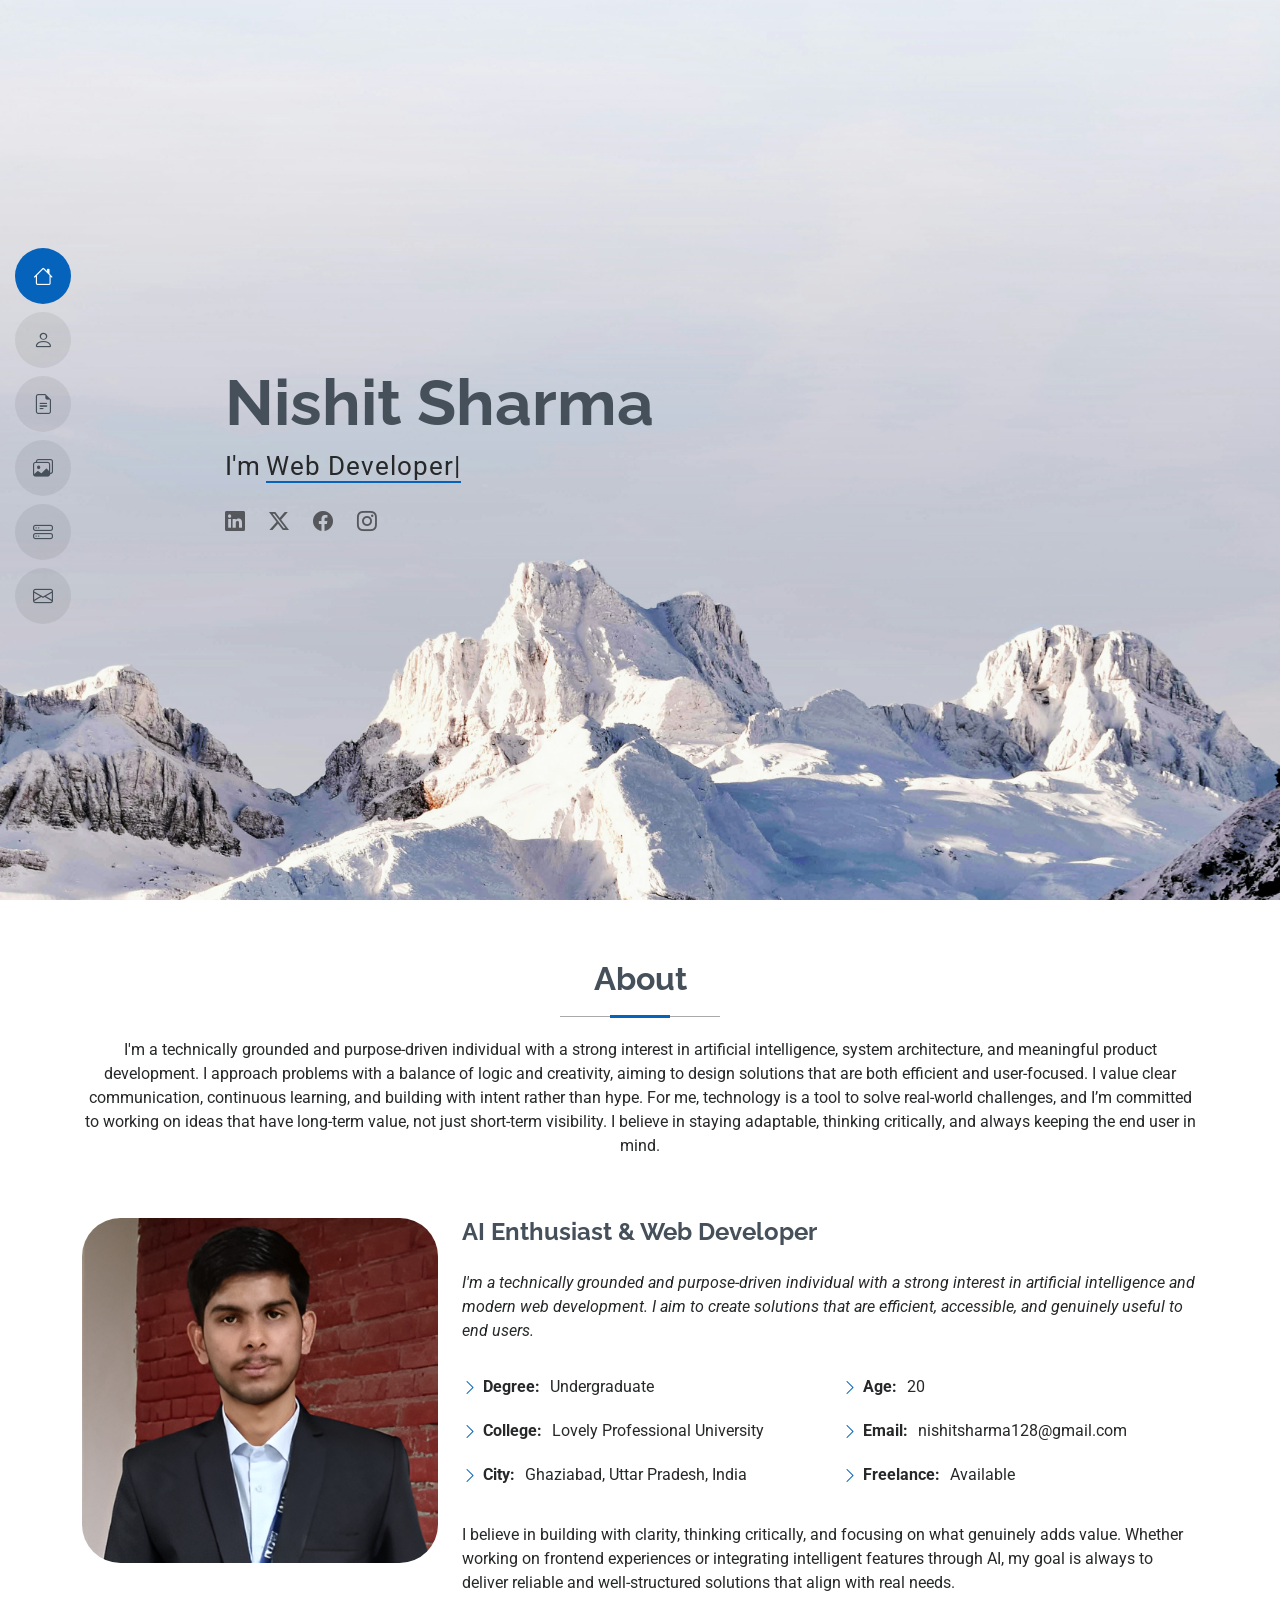
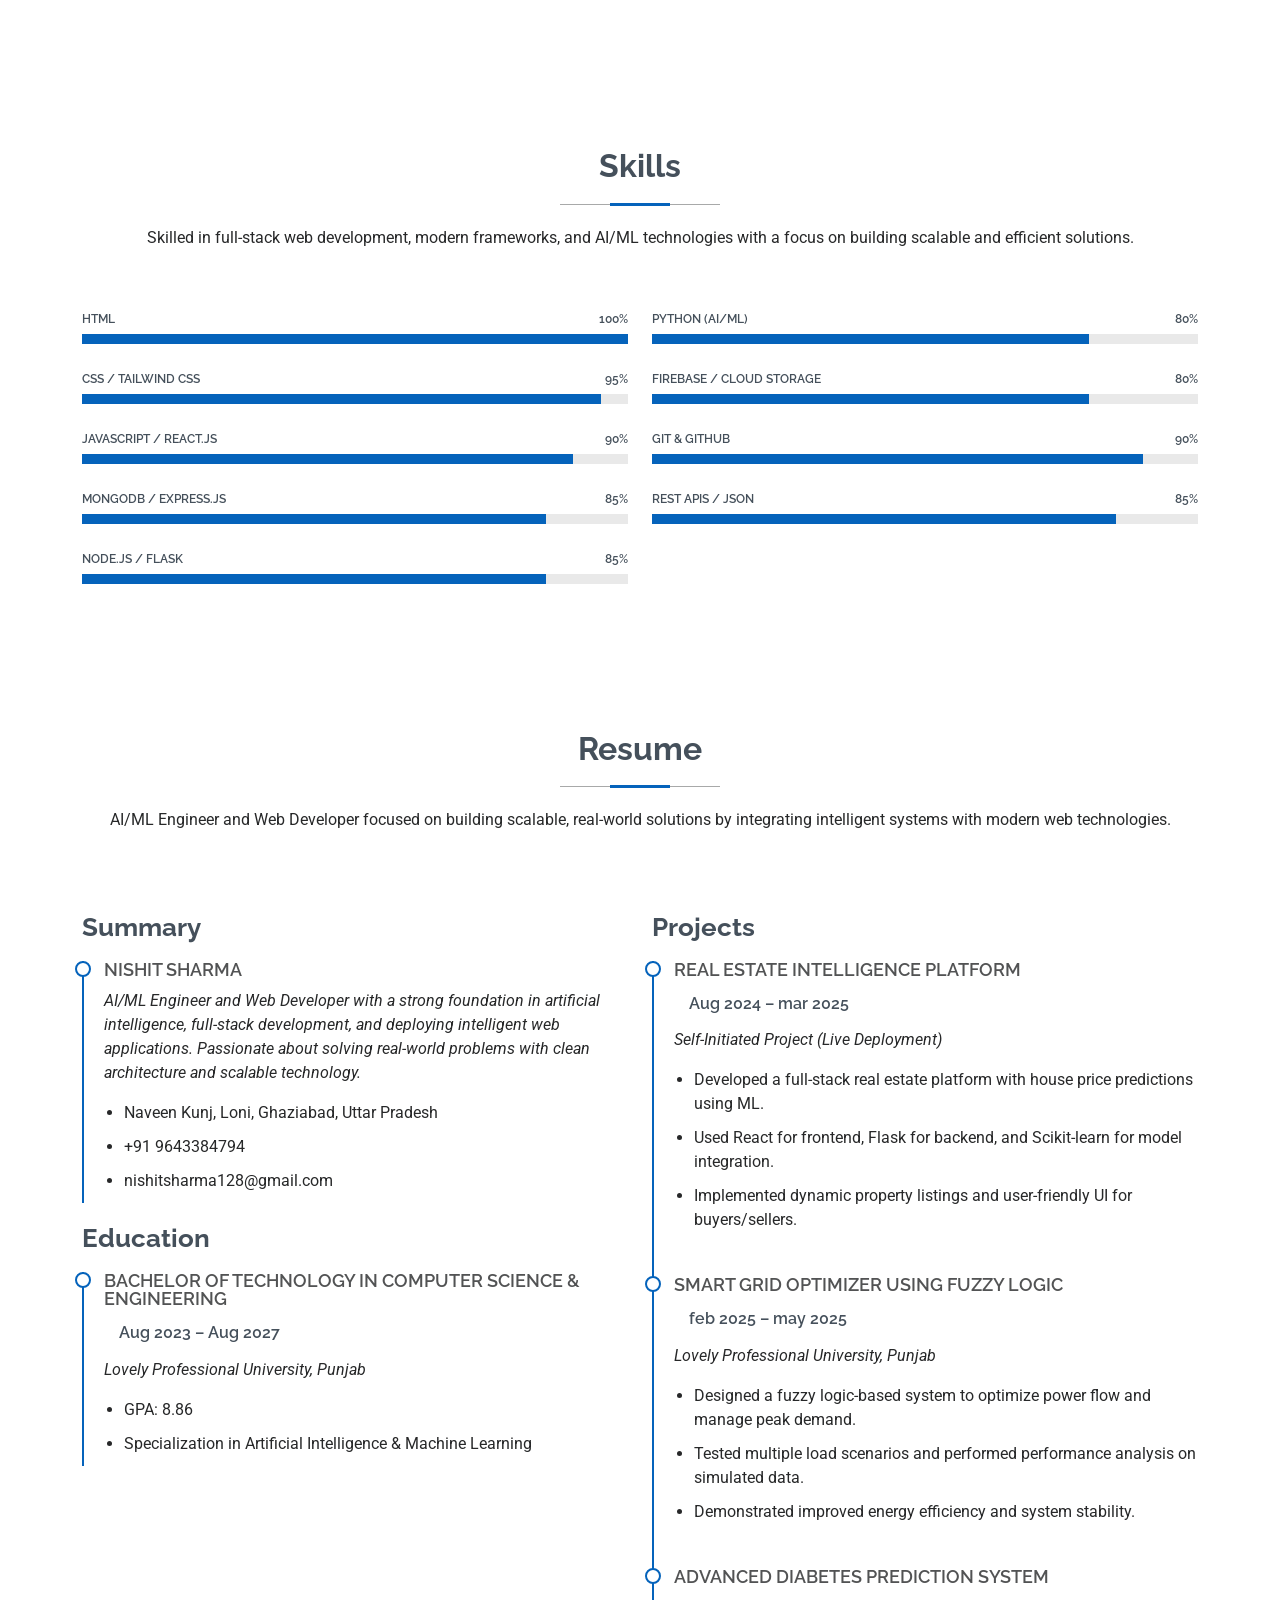
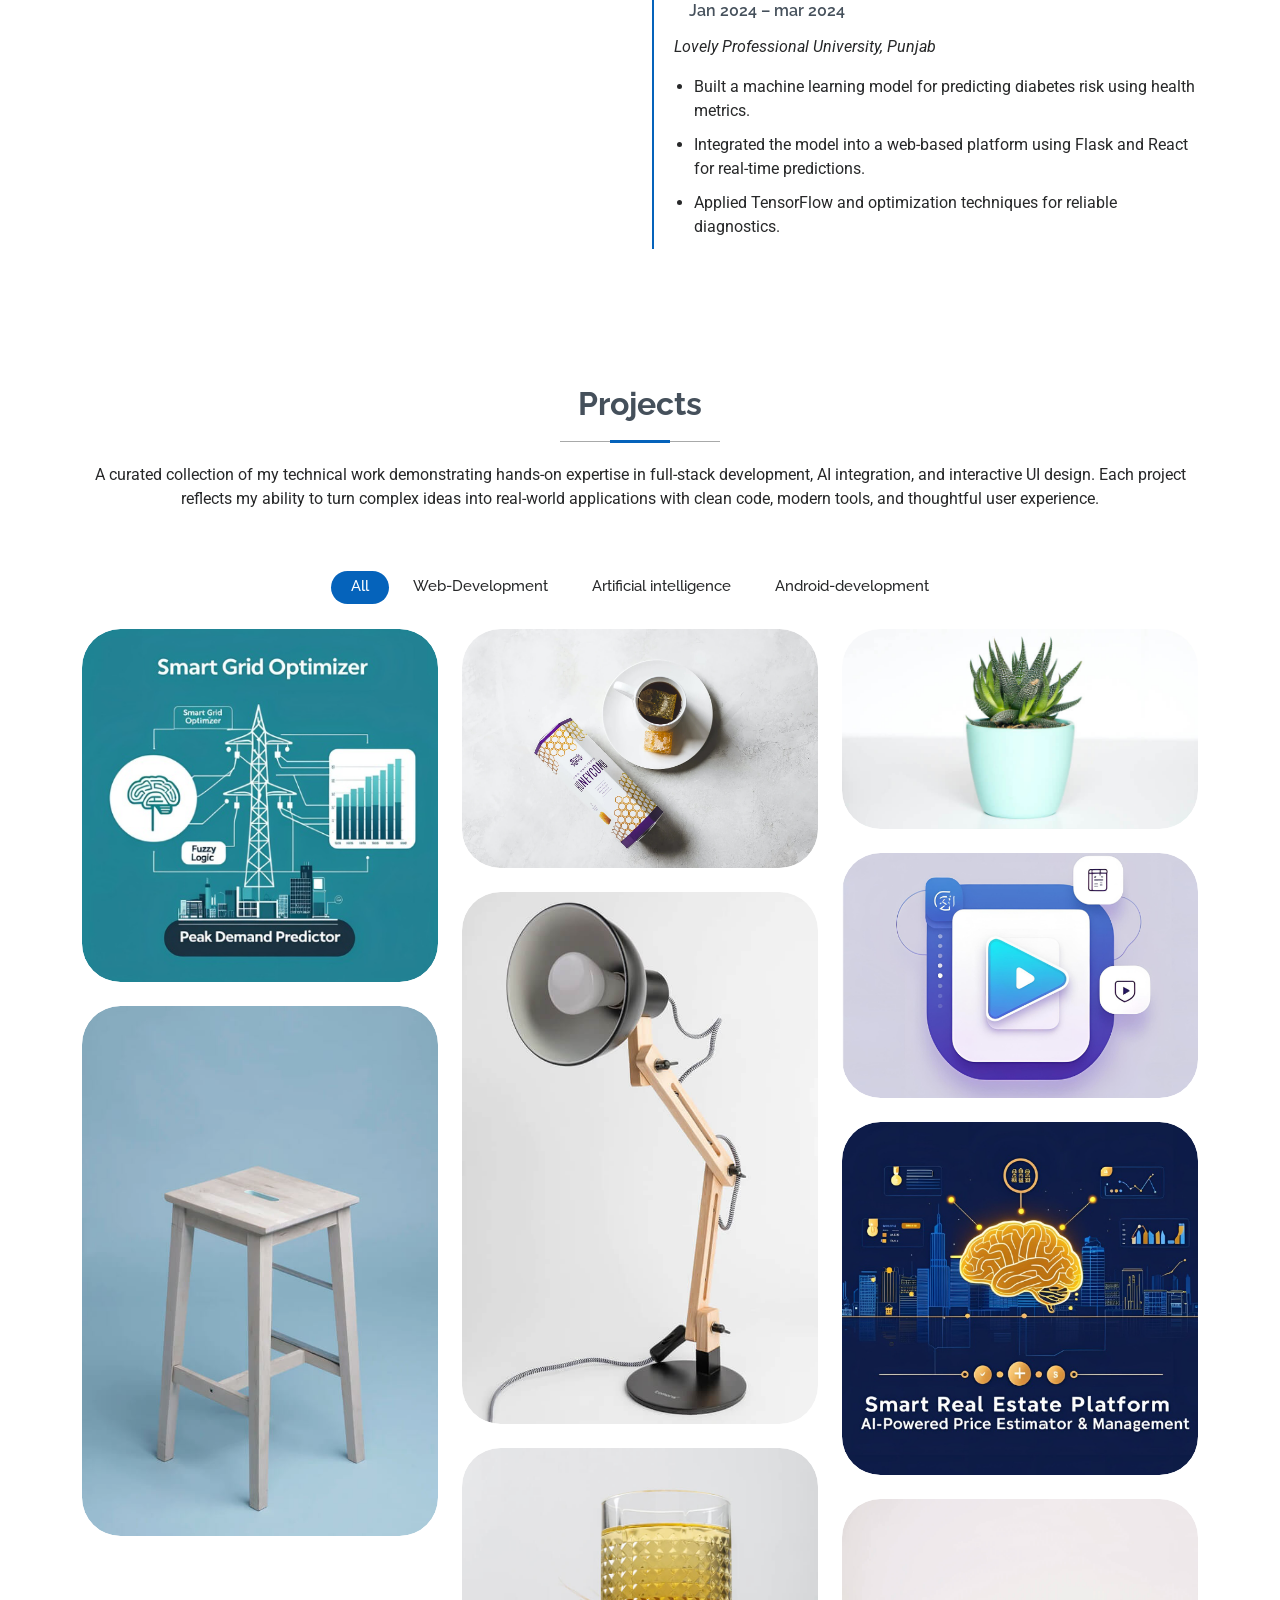
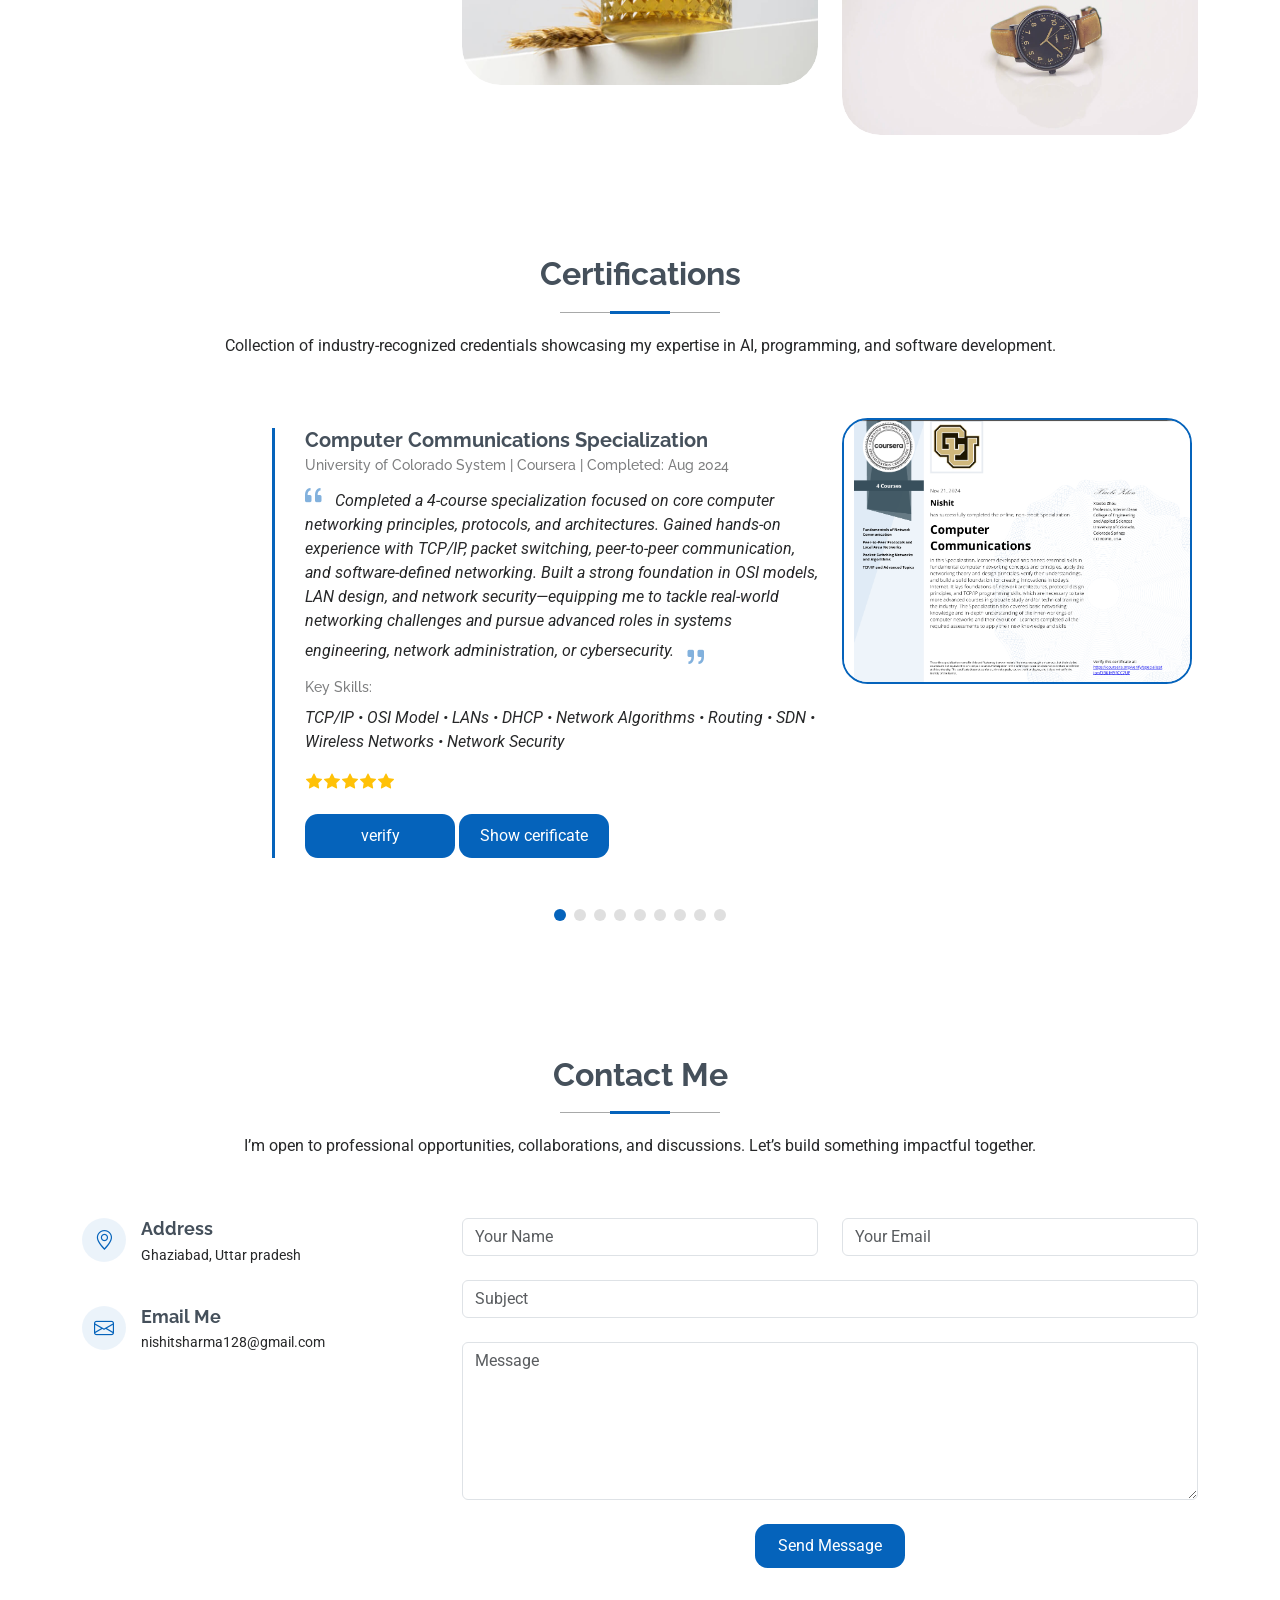
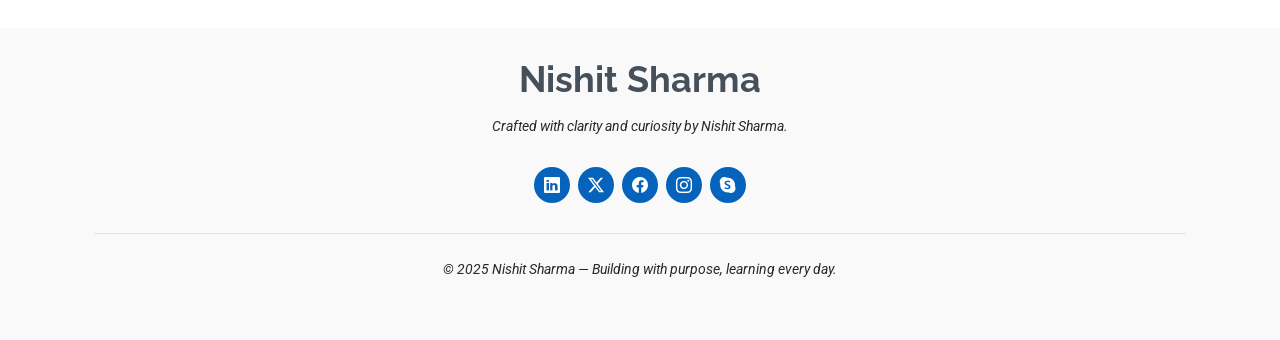
==== commit 86b73685: "update ui" ====
--- a/index.html
+++ b/index.html
@@ -177,11 +177,11 @@
                       <strong>College:</strong>
                       <span>Lovely Professional University</span>
                     </li>
-                    <li>
+                    <!-- <li>
                       <i class="bi bi-chevron-right"></i>
                       <strong>Website:</strong>
                       <span>www.nishitsharma.dev</span>
-                    </li>
+                    </li> -->
                     <!-- <li><i class="bi bi-chevron-right"></i> <strong>Phone:</strong> <span>+91 9643384794</span></li> -->
                     <li>
                       <i class="bi bi-chevron-right"></i>
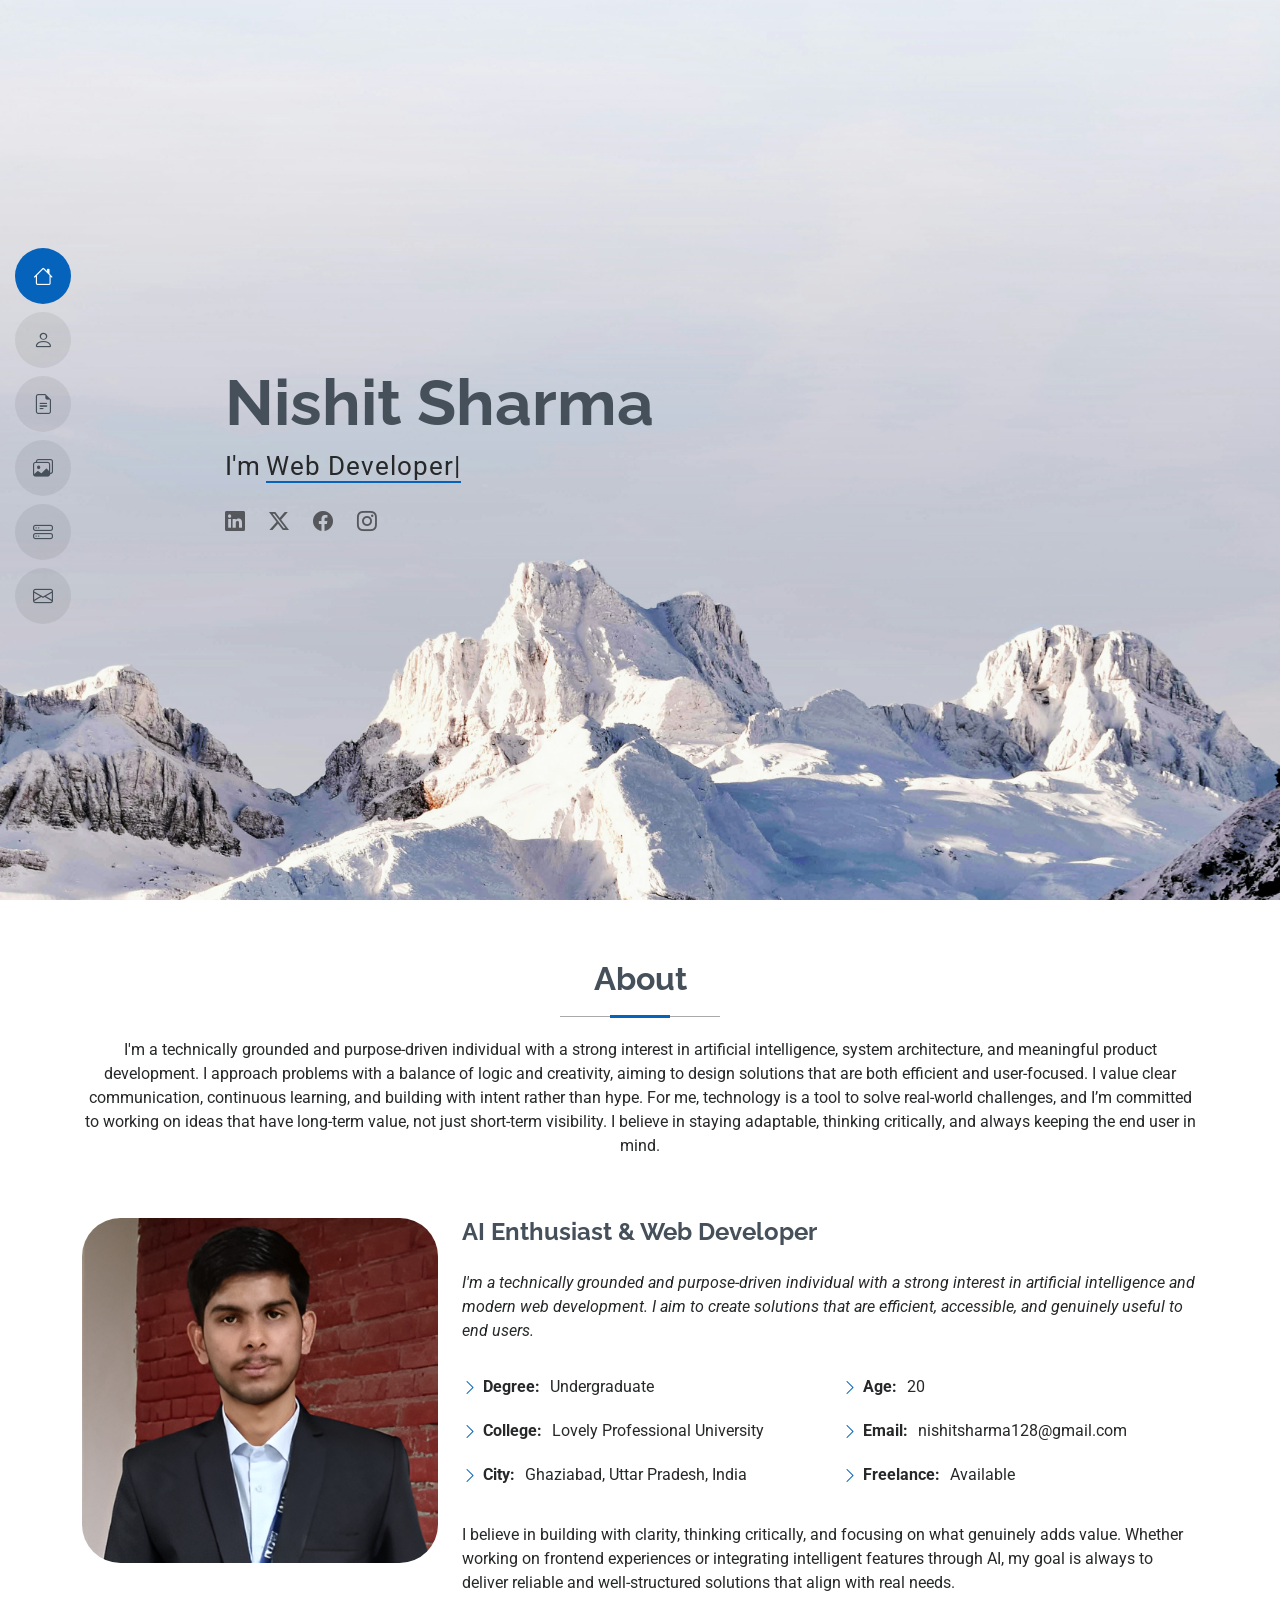
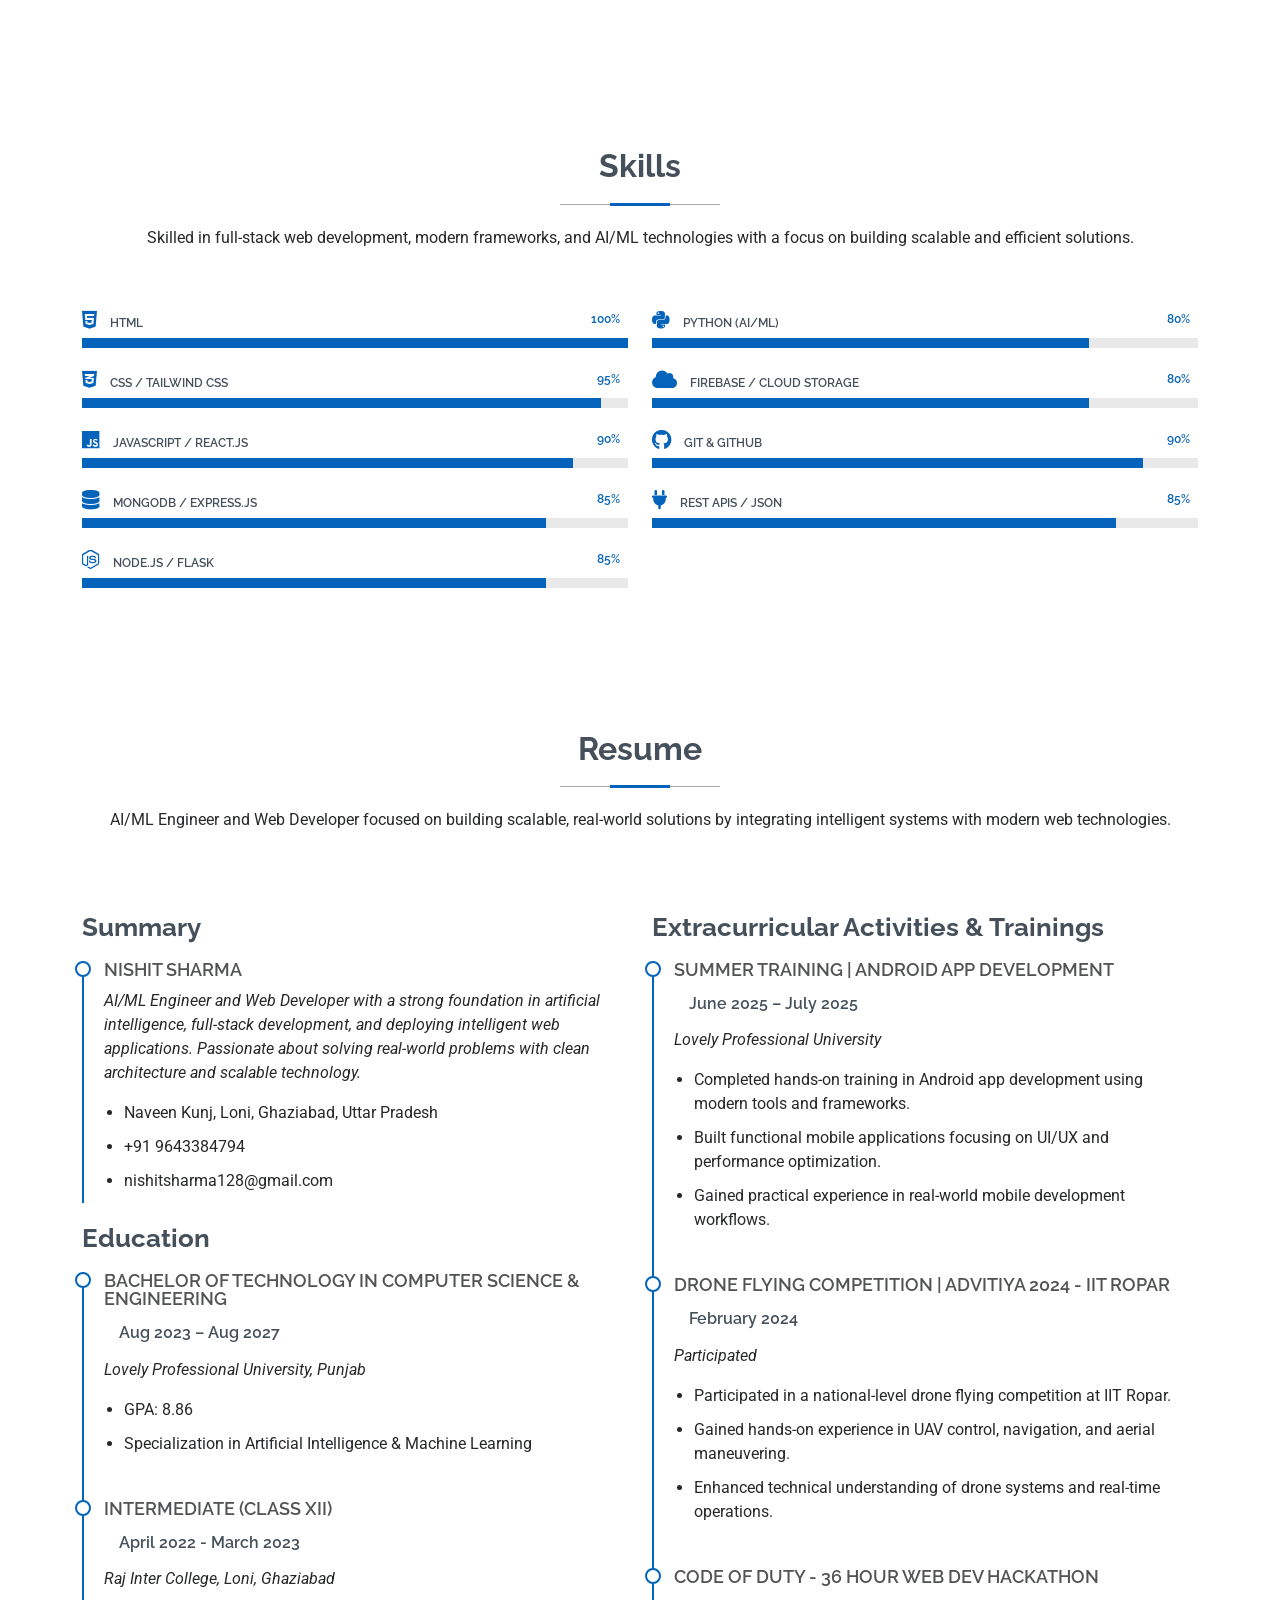
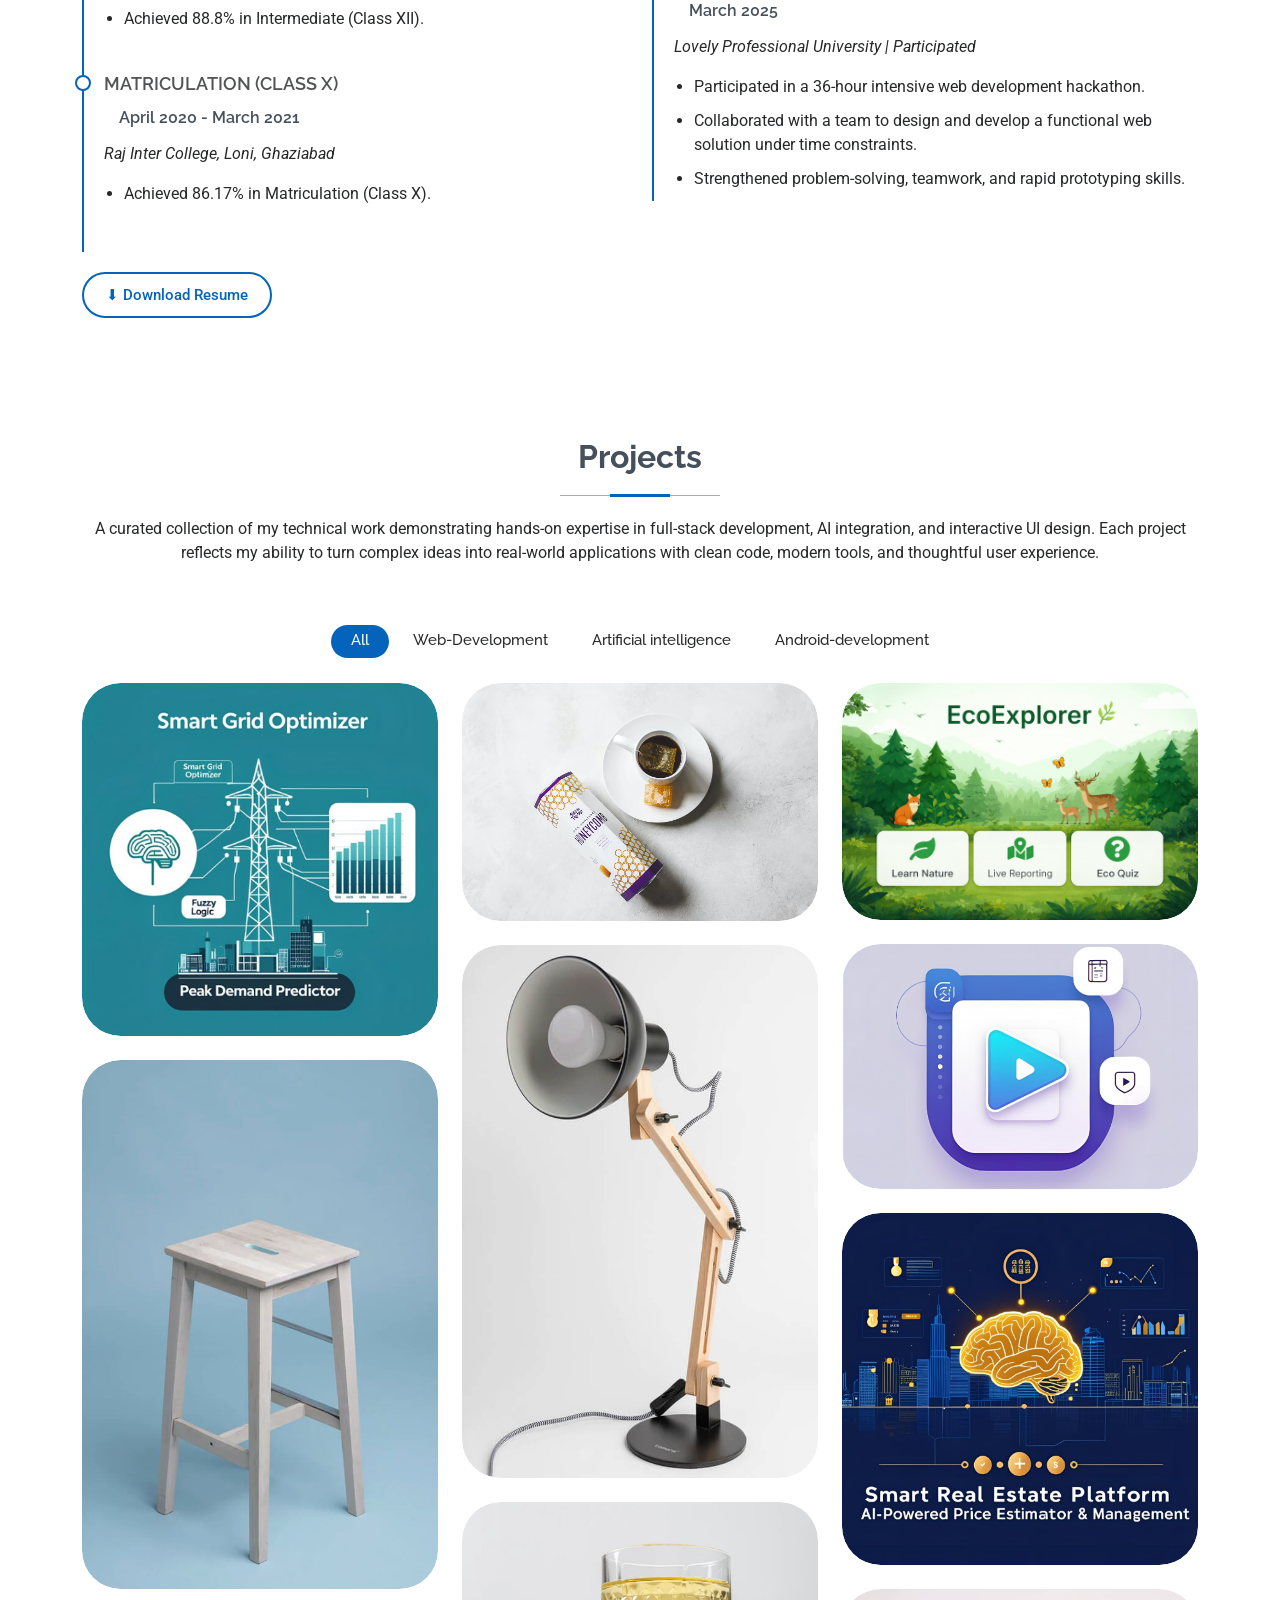
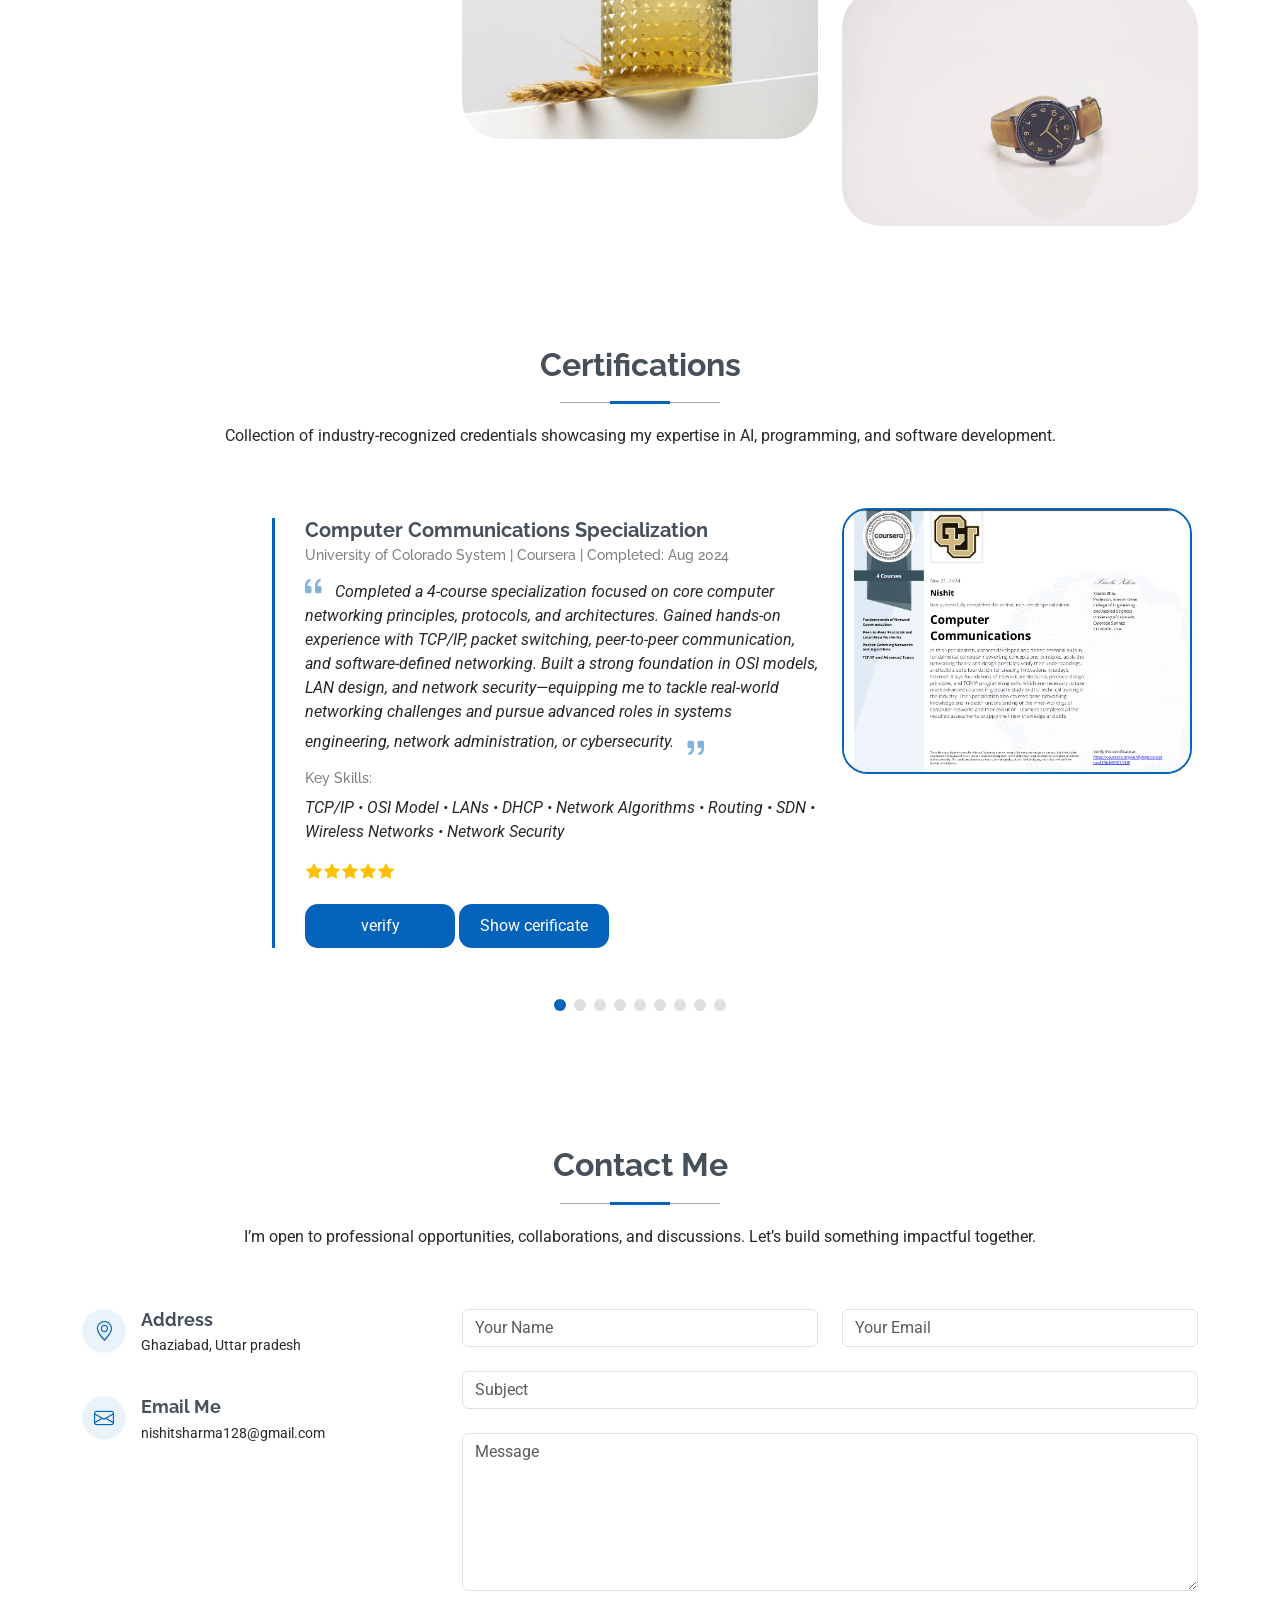
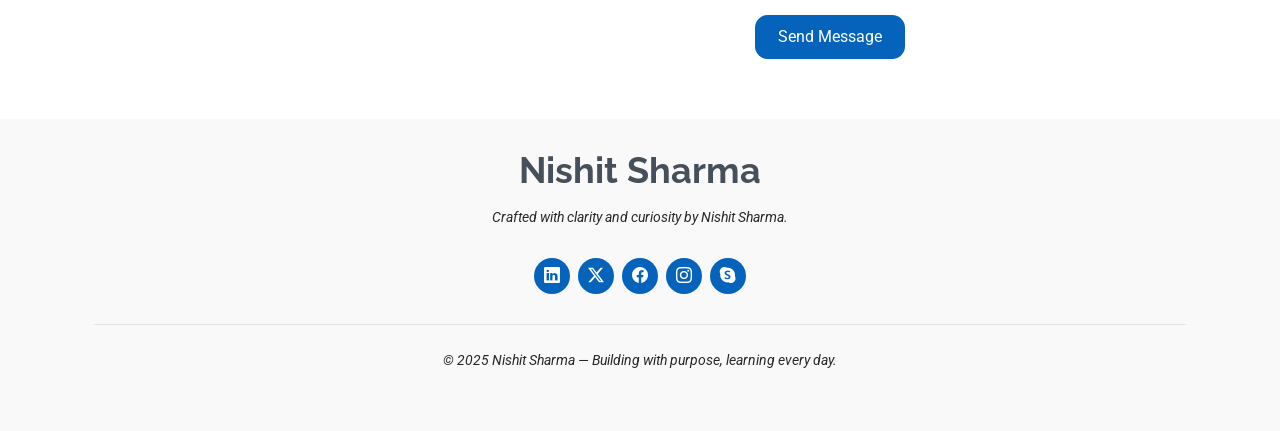
==== commit 70904e9e: "latest changes in protfolio" ====
--- a/index.html
+++ b/index.html
@@ -18,6 +18,7 @@
       href="https://fonts.googleapis.com/css2?family=Roboto:ital,wght@0,100;0,300;0,400;0,500;0,700;0,900;1,100;1,300;1,400;1,500;1,700;1,900&family=Poppins:ital,wght@0,100;0,200;0,300;0,400;0,500;0,600;0,700;0,800;0,900;1,100;1,200;1,300;1,400;1,500;1,600;1,700;1,800;1,900&family=Raleway:ital,wght@0,100;0,200;0,300;0,400;0,500;0,600;0,700;0,800;0,900;1,100;1,200;1,300;1,400;1,500;1,600;1,700;1,800;1,900&display=swap"
       rel="stylesheet"
     />
+    <link rel="stylesheet" href="https://cdnjs.cloudflare.com/ajax/libs/font-awesome/6.5.0/css/all.min.css" />
 
     <!-- Vendor CSS Files -->
     <link
@@ -225,163 +226,115 @@
 
       <!-- Skills Section -->
       <section id="skills" class="skills section">
-        <!-- Section Title -->
-        <div class="container section-title" data-aos="fade-up">
-          <h2>Skills</h2>
-          <p>
-            Skilled in full-stack web development, modern frameworks, and AI/ML
-            technologies with a focus on building scalable and efficient
-            solutions.
-          </p>
-        </div>
-        <!-- End Section Title -->
-
-        <div class="container" data-aos="fade-up" data-aos-delay="100">
-          <div class="row skills-content skills-animation">
-            <div class="col-lg-6">
-              <div class="progress">
-                <span class="skill"
-                  ><span>HTML</span> <i class="val">100%</i></span
-                >
-                <div class="progress-bar-wrap">
-                  <div
-                    class="progress-bar"
-                    role="progressbar"
-                    aria-valuenow="100"
-                    aria-valuemin="0"
-                    aria-valuemax="100"
-                  ></div>
-                </div>
-              </div>
-
-              <div class="progress">
-                <span class="skill"
-                  ><span>CSS / Tailwind CSS</span> <i class="val">95%</i></span
-                >
-                <div class="progress-bar-wrap">
-                  <div
-                    class="progress-bar"
-                    role="progressbar"
-                    aria-valuenow="95"
-                    aria-valuemin="0"
-                    aria-valuemax="100"
-                  ></div>
-                </div>
-              </div>
-
-              <div class="progress">
-                <span class="skill"
-                  ><span>JavaScript / React.js</span>
-                  <i class="val">90%</i></span
-                >
-                <div class="progress-bar-wrap">
-                  <div
-                    class="progress-bar"
-                    role="progressbar"
-                    aria-valuenow="90"
-                    aria-valuemin="0"
-                    aria-valuemax="100"
-                  ></div>
-                </div>
-              </div>
-
-              <div class="progress">
-                <span class="skill"
-                  ><span>MongoDB / Express.js</span>
-                  <i class="val">85%</i></span
-                >
-                <div class="progress-bar-wrap">
-                  <div
-                    class="progress-bar"
-                    role="progressbar"
-                    aria-valuenow="85"
-                    aria-valuemin="0"
-                    aria-valuemax="100"
-                  ></div>
-                </div>
-              </div>
-
-              <div class="progress">
-                <span class="skill"
-                  ><span>Node.js / Flask</span> <i class="val">85%</i></span
-                >
-                <div class="progress-bar-wrap">
-                  <div
-                    class="progress-bar"
-                    role="progressbar"
-                    aria-valuenow="85"
-                    aria-valuemin="0"
-                    aria-valuemax="100"
-                  ></div>
-                </div>
-              </div>
-            </div>
-
-            <div class="col-lg-6">
-              <div class="progress">
-                <span class="skill"
-                  ><span>Python (AI/ML)</span> <i class="val">80%</i></span
-                >
-                <div class="progress-bar-wrap">
-                  <div
-                    class="progress-bar"
-                    role="progressbar"
-                    aria-valuenow="80"
-                    aria-valuemin="0"
-                    aria-valuemax="100"
-                  ></div>
-                </div>
-              </div>
-
-              <div class="progress">
-                <span class="skill"
-                  ><span>Firebase / Cloud Storage</span>
-                  <i class="val">80%</i></span
-                >
-                <div class="progress-bar-wrap">
-                  <div
-                    class="progress-bar"
-                    role="progressbar"
-                    aria-valuenow="80"
-                    aria-valuemin="0"
-                    aria-valuemax="100"
-                  ></div>
-                </div>
-              </div>
-
-              <div class="progress">
-                <span class="skill"
-                  ><span>Git & GitHub</span> <i class="val">90%</i></span
-                >
-                <div class="progress-bar-wrap">
-                  <div
-                    class="progress-bar"
-                    role="progressbar"
-                    aria-valuenow="90"
-                    aria-valuemin="0"
-                    aria-valuemax="100"
-                  ></div>
-                </div>
-              </div>
-
-              <div class="progress">
-                <span class="skill"
-                  ><span>REST APIs / JSON</span> <i class="val">85%</i></span
-                >
-                <div class="progress-bar-wrap">
-                  <div
-                    class="progress-bar"
-                    role="progressbar"
-                    aria-valuenow="85"
-                    aria-valuemin="0"
-                    aria-valuemax="100"
-                  ></div>
-                </div>
-              </div>
-            </div>
+  <!-- Section Title -->
+  <div class="container section-title" data-aos="fade-up">
+    <h2>Skills</h2>
+    <p>
+      Skilled in full-stack web development, modern frameworks, and AI/ML
+      technologies with a focus on building scalable and efficient
+      solutions.
+    </p>
+  </div>
+  <!-- End Section Title -->
+
+  <div class="container" data-aos="fade-up" data-aos-delay="100">
+    <div class="row skills-content skills-animation">
+      <div class="col-lg-6">
+        <div class="progress">
+          <span class="skill">
+            <span><i class="fab fa-html5"></i> HTML</span>
+            <i class="val">100%</i>
+          </span>
+          <div class="progress-bar-wrap">
+            <div class="progress-bar" role="progressbar" aria-valuenow="100" aria-valuemin="0" aria-valuemax="100"></div>
           </div>
         </div>
-      </section>
+
+        <div class="progress">
+          <span class="skill">
+            <span><i class="fab fa-css3-alt"></i> CSS / Tailwind CSS</span>
+            <i class="val">95%</i>
+          </span>
+          <div class="progress-bar-wrap">
+            <div class="progress-bar" role="progressbar" aria-valuenow="95" aria-valuemin="0" aria-valuemax="100"></div>
+          </div>
+        </div>
+
+        <div class="progress">
+          <span class="skill">
+            <span><i class="fab fa-js"></i> JavaScript / React.js</span>
+            <i class="val">90%</i>
+          </span>
+          <div class="progress-bar-wrap">
+            <div class="progress-bar" role="progressbar" aria-valuenow="90" aria-valuemin="0" aria-valuemax="100"></div>
+          </div>
+        </div>
+
+        <div class="progress">
+          <span class="skill">
+            <span><i class="fas fa-database"></i> MongoDB / Express.js</span>
+            <i class="val">85%</i>
+          </span>
+          <div class="progress-bar-wrap">
+            <div class="progress-bar" role="progressbar" aria-valuenow="85" aria-valuemin="0" aria-valuemax="100"></div>
+          </div>
+        </div>
+
+        <div class="progress">
+          <span class="skill">
+            <span><i class="fab fa-node-js"></i> Node.js / Flask</span>
+            <i class="val">85%</i>
+          </span>
+          <div class="progress-bar-wrap">
+            <div class="progress-bar" role="progressbar" aria-valuenow="85" aria-valuemin="0" aria-valuemax="100"></div>
+          </div>
+        </div>
+      </div>
+
+      <div class="col-lg-6">
+        <div class="progress">
+          <span class="skill">
+            <span><i class="fab fa-python"></i> Python (AI/ML)</span>
+            <i class="val">80%</i>
+          </span>
+          <div class="progress-bar-wrap">
+            <div class="progress-bar" role="progressbar" aria-valuenow="80" aria-valuemin="0" aria-valuemax="100"></div>
+          </div>
+        </div>
+
+        <div class="progress">
+          <span class="skill">
+            <span><i class="fas fa-cloud"></i> Firebase / Cloud Storage</span>
+            <i class="val">80%</i>
+          </span>
+          <div class="progress-bar-wrap">
+            <div class="progress-bar" role="progressbar" aria-valuenow="80" aria-valuemin="0" aria-valuemax="100"></div>
+          </div>
+        </div>
+
+        <div class="progress">
+          <span class="skill">
+            <span><i class="fab fa-github"></i> Git & GitHub</span>
+            <i class="val">90%</i>
+          </span>
+          <div class="progress-bar-wrap">
+            <div class="progress-bar" role="progressbar" aria-valuenow="90" aria-valuemin="0" aria-valuemax="100"></div>
+          </div>
+        </div>
+
+        <div class="progress">
+          <span class="skill">
+            <span><i class="fas fa-plug"></i> REST APIs / JSON</span>
+            <i class="val">85%</i>
+          </span>
+          <div class="progress-bar-wrap">
+            <div class="progress-bar" role="progressbar" aria-valuenow="85" aria-valuemin="0" aria-valuemax="100"></div>
+          </div>
+        </div>
+      </div>
+    </div>
+  </div>
+</section>
       <!-- /Skills Section -->
 
       <!-- Resume Section -->
@@ -434,72 +387,83 @@
                   </li>
                 </ul>
               </div>
+              <div class="resume-item">
+  <h4>Intermediate (Class XII)</h4>
+  <h5>April 2022 - March 2023</h5>
+  <p><em>Raj Inter College, Loni, Ghaziabad</em></p>
+  <ul>
+    <li>Achieved 88.8% in Intermediate (Class XII).</li>
+  </ul>
+</div>
+
+<div class="resume-item">
+  <h4>Matriculation (Class X)</h4>
+  <h5>April 2020 - March 2021</h5>
+  <p><em>Raj Inter College, Loni, Ghaziabad</em></p>
+  <ul>
+    <li>Achieved 86.17% in Matriculation (Class X).</li>
+  </ul>
+</div>
+    <a href="assets/resume/specialized_cv_webDev.pdf" download class="resume-btn">
+  ⬇ Download Resume
+</a>
             </div>
 
             <!-- Right Column: Projects as Experience -->
             <div class="col-lg-6" data-aos="fade-up" data-aos-delay="200">
-              <h3 class="resume-title">Projects</h3>
-
-              <div class="resume-item">
-                <h4>Real Estate Intelligence Platform</h4>
-                <h5>Aug 2024 – mar 2025</h5>
-                <p><em>Self-Initiated Project (Live Deployment)</em></p>
-                <ul>
-                  <li>
-                    Developed a full-stack real estate platform with house price
-                    predictions using ML.
-                  </li>
-                  <li>
-                    Used React for frontend, Flask for backend, and Scikit-learn
-                    for model integration.
-                  </li>
-                  <li>
-                    Implemented dynamic property listings and user-friendly UI
-                    for buyers/sellers.
-                  </li>
-                </ul>
-              </div>
-
-              <div class="resume-item">
-                <h4>Smart Grid Optimizer using Fuzzy Logic</h4>
-                <h5>feb 2025 – may 2025</h5>
-                <p><em>Lovely Professional University, Punjab</em></p>
-                <ul>
-                  <li>
-                    Designed a fuzzy logic-based system to optimize power flow
-                    and manage peak demand.
-                  </li>
-                  <li>
-                    Tested multiple load scenarios and performed performance
-                    analysis on simulated data.
-                  </li>
-                  <li>
-                    Demonstrated improved energy efficiency and system
-                    stability.
-                  </li>
-                </ul>
-              </div>
-
-              <div class="resume-item">
-                <h4>Advanced Diabetes Prediction System</h4>
-                <h5>Jan 2024 – mar 2024</h5>
-                <p><em>Lovely Professional University, Punjab</em></p>
-                <ul>
-                  <li>
-                    Built a machine learning model for predicting diabetes risk
-                    using health metrics.
-                  </li>
-                  <li>
-                    Integrated the model into a web-based platform using Flask
-                    and React for real-time predictions.
-                  </li>
-                  <li>
-                    Applied TensorFlow and optimization techniques for reliable
-                    diagnostics.
-                  </li>
-                </ul>
-              </div>
-            </div>
+  <h3 class="resume-title">Extracurricular Activities & Trainings</h3>
+
+  <div class="resume-item">
+    <h4>Summer Training | Android App Development</h4>
+    <h5>June 2025 – July 2025</h5>
+    <p><em>Lovely Professional University</em></p>
+    <ul>
+      <li>
+        Completed hands-on training in Android app development using modern tools and frameworks.
+      </li>
+      <li>
+        Built functional mobile applications focusing on UI/UX and performance optimization.
+      </li>
+      <li>
+        Gained practical experience in real-world mobile development workflows.
+      </li>
+    </ul>
+  </div>
+
+  <div class="resume-item">
+    <h4>Drone Flying Competition | Advitiya 2024 - IIT Ropar</h4>
+    <h5>February 2024</h5>
+    <p><em>Participated</em></p>
+    <ul>
+      <li>
+        Participated in a national-level drone flying competition at IIT Ropar.
+      </li>
+      <li>
+        Gained hands-on experience in UAV control, navigation, and aerial maneuvering.
+      </li>
+      <li>
+        Enhanced technical understanding of drone systems and real-time operations.
+      </li>
+    </ul>
+  </div>
+
+  <div class="resume-item">
+    <h4>Code of Duty - 36 Hour Web Dev Hackathon</h4>
+    <h5>March 2025</h5>
+    <p><em>Lovely Professional University | Participated</em></p>
+    <ul>
+      <li>
+        Participated in a 36-hour intensive web development hackathon.
+      </li>
+      <li>
+        Collaborated with a team to design and develop a functional web solution under time constraints.
+      </li>
+      <li>
+        Strengthened problem-solving, teamwork, and rapid prototyping skills.
+      </li>
+    </ul>
+  </div>
+</div>
           </div>
         </div>
       </section>
@@ -542,7 +506,7 @@
             >
        
               <div
-                class="col-lg-4 col-md-6 portfolio-item isotope-item filter-web-app"
+                class="col-lg-4 col-md-6 portfolio-item isotope-item filter-ML-models"
               >
               <a href="fuzzy_smart_grid_system.html">
                 <div class="img-container">
@@ -581,7 +545,7 @@
                 />
                 </div>
                 <div class="portfolio-info">
-                  <h4>Comming Soon</h4>
+                  <h4>Coming Soon</h4>
                   <p>Lorem ipsum dolor sit amet consectetur adipisicing elit. Aspernatur, tenetur!</p>
                   <a
                     href="assets/img/masonry-portfolio/masonry-portfolio-2.jpg"
@@ -597,23 +561,23 @@
               <!-- End Portfolio Item -->
 
               <div
-                class="col-lg-4 col-md-6 portfolio-item isotope-item filter-ML-models"
+                class="col-lg-4 col-md-6 portfolio-item isotope-item filter-web-app"
               >
-             <a href="#">
+             <a href="ecoexplore_page.html">
               <div class="img-container">
                 <img
-                  src="assets/img/masonry-portfolio/masonry-portfolio-3.jpg"
+                  src="assets/img/masonry-portfolio/ecoexplorer.png"
                   class="img-fluid"
                   alt=""
                 />
                 </div>
                 <div class="portfolio-info">
-                  <h4>Comming Soon
+                  <h4>EcoExplorer-Quiz management system
                   </h4>
-                  <p>Lorem ipsum dolor sit amet consectetur adipisicing elit. Ullam, non.</p>
+                  <p>EcoExplorer is an interactive web platform designed to promote environmental awareness by helping users explore flora and fauna, report ecological threats, and learn sustainable practices. It integrates real-time reporting, educational content, and engaging quizzes into a single, user-friendly experience.</p>
                   <a
-                    href="assets/img/masonry-portfolio/masonry-portfolio-3.jpg"
-                    title="Branding 1"
+                    href="assets/img/masonry-portfolio/ecoexplorer.png"
+                    title="EcoExplorer-Quiz management system"
                     data-gallery="portfolio-gallery-branding"
                     class="glightbox preview-link"
                     ><i class="bi bi-zoom-in"></i
@@ -664,7 +628,7 @@
                 />
                 </div>
                 <div class="portfolio-info">
-                  <h4>Comming Soon</h4>
+                  <h4>Coming Soon</h4>
                   <p>Lorem ipsum dolor sit amet consectetur adipisicing elit. Ratione, consequatur.</p>
                   <a
                     href="assets/img/masonry-portfolio/masonry-portfolio-5.jpg"
@@ -691,7 +655,7 @@
                 />
                 </div>
                 <div class="portfolio-info">
-                  <h4>Comming soon</h4>
+                  <h4>Coming soon</h4>
                   <p>Lorem, ipsum dolor sit amet consectetur adipisicing elit. Explicabo, accusamus?</p>
                   <a
                     href="assets/img/masonry-portfolio/masonry-portfolio-6.jpg"
@@ -745,7 +709,7 @@
                 />
                 </div>
                 <div class="portfolio-info">
-                  <h4>Comming Soon</h4>
+                  <h4>Coming Soon</h4>
                   <p>Lorem ipsum dolor sit amet consectetur adipisicing elit. Rem, doloremque?</p>
                   <a
                     href="assets/img/masonry-portfolio/masonry-portfolio-8.jpg"
@@ -772,7 +736,7 @@
                 />
                 </div>
                 <div class="portfolio-info">
-                  <h4>Comming Soon</h4>
+                  <h4>Coming Soon</h4>
                   <p>Lorem ipsum dolor, sit amet consectetur adipisicing elit. Blanditiis, asperiores.</p>
                   <a
                     href="assets/img/masonry-portfolio/masonry-portfolio-9.jpg"
@@ -1714,8 +1678,8 @@
           ></a>
           <a href=""><i class="bi bi-twitter-x"></i></a>
           <a href=""><i class="bi bi-facebook"></i></a>
-          <a href=""><i class="bi bi-instagram"></i></a>
-          <a href=""><i class="bi bi-skype"></i></a>
+          <a href="https://www.instagram.com/sharma_nishit_vats128/"><i class="bi bi-instagram"></i></a>
+          <a href="https://www.instagram.com/sharma_nishit_vats128/"><i class="bi bi-skype"></i></a>
         </div>
         <div class="container">
           <div class="copyright">
--- a/assets/css/main.css
+++ b/assets/css/main.css
@@ -1346,3 +1346,37 @@
   transform: scale(1.3);
   box-shadow: 0 10px 20px rgba(0, 0, 0, 0.2);
 }
+
+
+.resume-btn {
+    display: inline-block;
+    margin-top: 20px;
+    padding: 10px 22px;
+    font-size: 15px;
+    font-weight: 500;
+    color: var(--accent-color);
+    border: 2px solid var(--accent-color);
+    border-radius: 50px;
+    text-decoration: none;
+    transition: all 0.3s ease;
+    background-color: transparent;
+  }
+
+  .resume-btn:hover {
+    background-color: var(--accent-color);
+    color: #ffffff;
+    box-shadow: 0 4px 12px rgba(0, 0, 0, 0.12);
+  }
+
+  .resume-btn:active {
+    transform: scale(0.97);
+  }
+
+  .skill i {
+  margin-right: 8px;
+  color: var(--accent-color);
+}
+.skill i:first-child {
+  font-size: 20px;
+  margin-right: 10px;
+}
